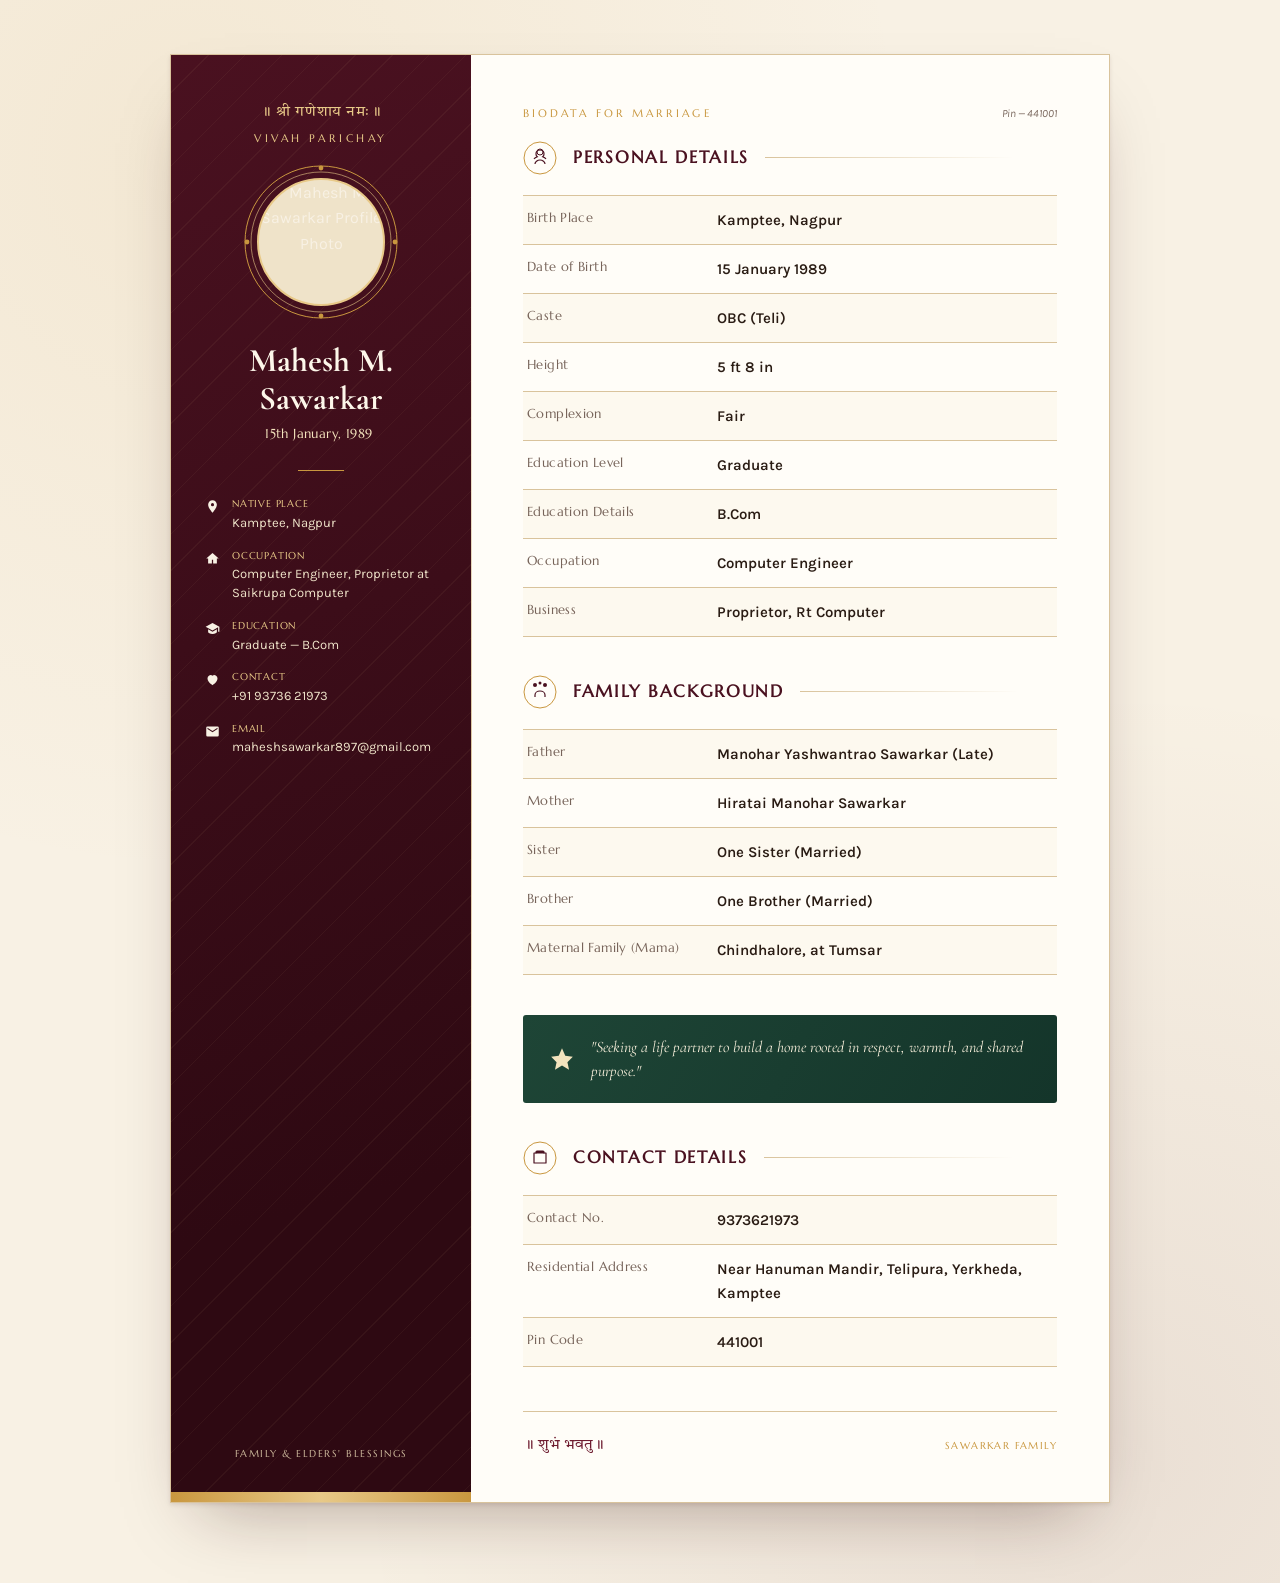
==== index.html @ 02f68027 "refactor: optimize code structure, separate concerns, and improve performance - Extract CSS to separ" ====
<!DOCTYPE html>
<html lang="en">
<head>
    <meta charset="UTF-8">
    <meta name="viewport" content="width=device-width, initial-scale=1.0">
    <meta name="description" content="Mahesh M. Sawarkar - Professional Biodata for Marriage">
    <meta name="author" content="Mahesh M. Sawarkar">
    <title>Mahesh M. Sawarkar — Biodata</title>
    
    <!-- Optimized Google Fonts - Only necessary weights -->
    <link rel="preconnect" href="https://fonts.googleapis.com">
    <link rel="preconnect" href="https://fonts.gstatic.com" crossorigin>
    <link href="https://fonts.googleapis.com/css2?family=Cormorant+Garamond:wght@600;700&family=Marcellus&family=Karla:wght@400;600&family=Tiro+Devanagari+Hindi:wght@400&display=swap" rel="stylesheet">
    
    <link rel="stylesheet" href="styles.css">
</head>
<body>

<div class="sheet">
    <!-- SIDEBAR -->
    <aside class="sidebar">
        <div class="kicker-dev">॥ श्री गणेशाय नमः ॥</div>
        <div class="kicker">Vivah Parichay</div>

        <div class="medallion">
            <svg viewBox="0 0 156 156" aria-hidden="true">
                <circle cx="78" cy="78" r="76" fill="none" stroke="#c9973f" stroke-width="1"/>
                <circle cx="78" cy="78" r="70" fill="none" stroke="#e8c988" stroke-width="0.6"/>
                <g fill="none" stroke="#c9973f" stroke-width="0.6">
                    <circle cx="78" cy="4" r="2.4" fill="#c9973f" stroke="none"/>
                    <circle cx="78" cy="152" r="2.4" fill="#c9973f" stroke="none"/>
                    <circle cx="4" cy="78" r="2.4" fill="#c9973f" stroke="none"/>
                    <circle cx="152" cy="78" r="2.4" fill="#c9973f" stroke="none"/>
                </g>
            </svg>
            <div class="photo-disc">
                <img src="assets/profile-photo.png" alt="Mahesh M. Sawarkar Profile Photo" loading="lazy">
            </div>
        </div>

        <h1>Mahesh M. Sawarkar</h1>
        <div class="dob">15th January, 1989&nbsp;</div>

        <div class="side-divider"></div>
        <div class="quickfacts">
            <div class="qf-item">
                <svg class="qf-icon" viewBox="0 0 24 24" aria-hidden="true">
                    <use href="assets/icons.svg#location"></use>
                </svg>
                <div class="qf-text"><b>Native Place</b>Kamptee, Nagpur</div>
            </div>
            <div class="qf-item">
                <svg class="qf-icon" viewBox="0 0 24 24" aria-hidden="true">
                    <use href="assets/icons.svg#occupation"></use>
                </svg>
                <div class="qf-text"><b>Occupation</b>Computer Engineer, Proprietor at Saikrupa Computer</div>
            </div>
            <div class="qf-item">
                <svg class="qf-icon" viewBox="0 0 24 24" aria-hidden="true">
                    <use href="assets/icons.svg#education"></use>
                </svg>
                <div class="qf-text"><b>Education</b>Graduate — B.Com</div>
            </div>
            <div class="qf-item">
                <svg class="qf-icon" viewBox="0 0 24 24" aria-hidden="true">
                    <use href="assets/icons.svg#heart"></use>
                </svg>
                <div class="qf-text"><b>Contact</b>+91 93736 21973</div>
            </div>
            <div class="qf-item">
                <svg class="qf-icon" viewBox="0 0 24 24" aria-hidden="true">
                    <use href="assets/icons.svg#email"></use>
                </svg>
                <div class="qf-text"><b>Email</b>maheshsawarkar897@gmail.com</div>
            </div>
        </div>

        <div class="side-foot">Family &amp; Elders' Blessings</div>
    </aside>

    <!-- MAIN CONTENT -->
    <div class="content">
        <div class="top-strip">
            <span class="eyebrow">Biodata for Marriage</span>
            <span class="ref">Pin — 441001</span>
        </div>

        <!-- Personal Details Section -->
        <section class="content-section">
            <div class="section-title">
                <svg class="section-icon" viewBox="0 0 34 34" aria-hidden="true">
                    <use href="assets/icons.svg#personal"></use>
                </svg>
                <h2>Personal Details</h2>
                <span class="rule"></span>
            </div>
            <div class="ledger">
                <div class="row">
                    <div class="label">Birth Place</div>
                    <div class="value">Kamptee, Nagpur</div>
                </div>
                <div class="row">
                    <div class="label">Date of Birth</div>
                    <div class="value">15 January 1989</div>
                </div>
                <div class="row">
                    <div class="label">Caste</div>
                    <div class="value">OBC (Teli)</div>
                </div>
                <div class="row">
                    <div class="label">Height</div>
                    <div class="value">5 ft 8 in</div>
                </div>
                <div class="row">
                    <div class="label">Complexion</div>
                    <div class="value">Fair</div>
                </div>
                <div class="row">
                    <div class="label">Education Level</div>
                    <div class="value">Graduate</div>
                </div>
                <div class="row">
                    <div class="label">Education Details</div>
                    <div class="value">B.Com</div>
                </div>
                <div class="row">
                    <div class="label">Occupation</div>
                    <div class="value">Computer Engineer</div>
                </div>
                <div class="row">
                    <div class="label">Business</div>
                    <div class="value">Proprietor, Rt Computer</div>
                </div>
            </div>
        </section>

        <!-- Family Background Section -->
        <section class="content-section">
            <div class="section-title">
                <svg class="section-icon" viewBox="0 0 34 34" aria-hidden="true">
                    <use href="assets/icons.svg#family"></use>
                </svg>
                <h2>Family Background</h2>
                <span class="rule"></span>
            </div>
            <div class="ledger">
                <div class="row">
                    <div class="label">Father</div>
                    <div class="value">Manohar Yashwantrao Sawarkar (Late)</div>
                </div>
                <div class="row">
                    <div class="label">Mother</div>
                    <div class="value">Hiratai Manohar Sawarkar</div>
                </div>
                <div class="row">
                    <div class="label">Sister</div>
                    <div class="value">One Sister (Married)</div>
                </div>
                <div class="row">
                    <div class="label">Brother</div>
                    <div class="value">One Brother (Married)</div>
                </div>
                <div class="row">
                    <div class="label">Maternal Family (Mama)</div>
                    <div class="value">Chindhalore, at Tumsar</div>
                </div>
            </div>
        </section>

        <!-- Highlight Band -->
        <div class="highlight-band">
            <svg class="highlight-icon" viewBox="0 0 24 24" aria-hidden="true">
                <use href="assets/icons.svg#star"></use>
            </svg>
            <div class="htext">"Seeking a life partner to build a home rooted in respect, warmth, and shared purpose."</div>
        </div>

        <!-- Contact Details Section -->
        <section class="content-section">
            <div class="section-title">
                <svg class="section-icon" viewBox="0 0 34 34" aria-hidden="true">
                    <use href="assets/icons.svg#contact"></use>
                </svg>
                <h2>Contact Details</h2>
                <span class="rule"></span>
            </div>
            <div class="ledger">
                <div class="row">
                    <div class="label">Contact No.</div>
                    <div class="value">9373621973</div>
                </div>
                <div class="row">
                    <div class="label">Residential Address</div>
                    <div class="value">Near Hanuman Mandir, Telipura, Yerkheda, Kamptee</div>
                </div>
                <div class="row">
                    <div class="label">Pin Code</div>
                    <div class="value">441001</div>
                </div>
            </div>
        </section>

        <!-- Footer -->
        <footer class="content-footer">
            <span class="om">॥ शुभं भवतु ॥</span>
            <span class="stamp">Sawarkar Family</span>
        </footer>
    </div>
</div>

</body>
</html>
---- styles.css ----
/* ============================================
   BIODATA STYLING - OPTIMIZED
   ============================================ */

/* CSS Variables - Color Scheme */
:root {
    --maroon: #4a1120;
    --maroon-deep: #2e0912;
    --maroon-soft: #6e1c30;
    --gold: #c9973f;
    --gold-light: #e8c988;
    --gold-pale: #f3e3bd;
    --ivory: #f8f1e4;
    --ivory-2: #efe3c9;
    --ink: #2a1c14;
    --ink-soft: #77645a;
    --line: #d9c39c;
    --emerald: #1e4536;
}

/* Global Styles */
* {
    box-sizing: border-box;
}

html,
body {
    margin: 0;
    padding: 0;
}

body {
    background: var(--ivory);
    background-image:
        radial-gradient(circle at 15% 10%, rgba(201, 151, 63, 0.1) 0, transparent 40%),
        radial-gradient(circle at 88% 92%, rgba(74, 17, 32, 0.08) 0, transparent 42%);
    font-family: 'Karla', sans-serif;
    color: var(--ink);
    padding: 54px 20px 80px;
    line-height: 1.6;
}

/* Sheet Container */
.sheet {
    max-width: 940px;
    margin: 0 auto;
    display: grid;
    grid-template-columns: 300px 1fr;
    background: #fffdf8;
    box-shadow: 0 2px 4px rgba(50, 15, 10, 0.1), 0 34px 70px -30px rgba(50, 15, 10, 0.35);
    border: 1px solid var(--line);
}

/* ============================================
   SIDEBAR STYLES
   ============================================ */

.sidebar {
    position: relative;
    background: linear-gradient(165deg, var(--maroon) 0%, var(--maroon-deep) 78%);
    color: var(--ivory);
    padding: 46px 34px 40px;
    display: flex;
    flex-direction: column;
    align-items: center;
    text-align: center;
    overflow: hidden;
}

.sidebar::before {
    content: "";
    position: absolute;
    inset: 0;
    background-image: repeating-linear-gradient(
        135deg,
        rgba(232, 201, 136, 0.05) 0px,
        rgba(232, 201, 136, 0.05) 1px,
        transparent 1px,
        transparent 26px
    );
    pointer-events: none;
}

.sidebar::after {
    content: "";
    position: absolute;
    left: 0;
    right: 0;
    bottom: 0;
    height: 10px;
    background: linear-gradient(to right, var(--gold), var(--gold-light), var(--gold));
}

/* Medallion (Profile Photo Container) */
.medallion {
    position: relative;
    width: 156px;
    height: 156px;
    margin-bottom: 22px;
    z-index: 1;
}

.medallion svg {
    position: absolute;
    inset: 0;
    width: 100%;
    height: 100%;
}

.photo-disc {
    position: absolute;
    inset: 14px;
    border-radius: 50%;
    background: var(--ivory-2);
    border: 2px solid var(--gold-light);
    display: flex;
    align-items: center;
    justify-content: center;
    overflow: hidden;
}

.photo-disc img {
    width: 100%;
    height: 100%;
    object-fit: cover;
    border-radius: 50%;
}

/* Sidebar Typography */
.kicker-dev {
    font-family: 'Tiro Devanagari Hindi', serif;
    font-size: 15px;
    color: var(--gold-light);
    letter-spacing: 0.04em;
    margin-bottom: 6px;
    z-index: 1;
}

.kicker {
    font-family: 'Marcellus', serif;
    font-size: 10.5px;
    letter-spacing: 0.34em;
    text-transform: uppercase;
    color: var(--gold-light);
    margin-bottom: 16px;
    z-index: 1;
}

.sidebar h1 {
    font-family: 'Cormorant Garamond', serif;
    font-weight: 700;
    font-size: 33px;
    line-height: 1.15;
    margin: 0 0 6px;
    color: #fdf7ea;
    z-index: 1;
}

.dob {
    font-family: 'Marcellus', serif;
    font-size: 13px;
    color: var(--gold-pale);
    letter-spacing: 0.03em;
    margin-bottom: 26px;
    z-index: 1;
}

.side-divider {
    width: 46px;
    height: 1px;
    background: var(--gold);
    margin-bottom: 26px;
    z-index: 1;
}

/* Quick Facts */
.quickfacts {
    width: 100%;
    display: flex;
    flex-direction: column;
    gap: 16px;
    text-align: left;
    z-index: 1;
}

.qf-item {
    display: flex;
    align-items: flex-start;
    gap: 12px;
}

.qf-icon {
    width: 15px;
    height: 15px;
    fill: var(--gold-light);
    flex-shrink: 0;
    margin-top: 2px;
}

.qf-item .qf-text {
    font-size: 13px;
    line-height: 1.45;
    color: var(--ivory-2);
}

.qf-item .qf-text b {
    display: block;
    font-family: 'Marcellus', serif;
    font-size: 10px;
    letter-spacing: 0.08em;
    text-transform: uppercase;
    color: var(--gold-light);
    margin-bottom: 2px;
    font-weight: 400;
}

.side-foot {
    margin-top: auto;
    padding-top: 30px;
    font-family: 'Marcellus', serif;
    font-size: 10px;
    letter-spacing: 0.15em;
    color: var(--gold-pale);
    text-transform: uppercase;
    opacity: 0.8;
    z-index: 1;
}

/* ============================================
   MAIN CONTENT STYLES
   ============================================ */

.content {
    padding: 50px 52px 44px;
    position: relative;
}

.content::before {
    content: "";
    position: absolute;
    top: 36px;
    bottom: 36px;
    left: 0;
    width: 1px;
    background: linear-gradient(to bottom, transparent, var(--line), transparent);
}

/* Top Strip */
.top-strip {
    display: flex;
    justify-content: space-between;
    align-items: baseline;
    margin-bottom: 6px;
}

.eyebrow {
    font-family: 'Marcellus', serif;
    font-size: 11px;
    letter-spacing: 0.28em;
    text-transform: uppercase;
    color: var(--gold);
}

.ref {
    font-size: 11px;
    color: var(--ink-soft);
    font-style: italic;
}

/* Sections */
.content-section {
    margin-top: 38px;
}

.content-section:first-of-type {
    margin-top: 18px;
}

.section-title {
    display: flex;
    align-items: center;
    gap: 16px;
    margin-bottom: 20px;
}

.section-icon {
    width: 34px;
    height: 34px;
    flex-shrink: 0;
    fill: var(--maroon);
}

.section-title h2 {
    font-family: 'Marcellus', serif;
    font-size: 17px;
    letter-spacing: 0.1em;
    text-transform: uppercase;
    color: var(--maroon);
    margin: 0;
    white-space: nowrap;
}

.rule {
    flex: 1;
    height: 1px;
    background: linear-gradient(to right, var(--line), transparent 85%);
}

/* Ledger Table */
.ledger {
    border-top: 1px solid var(--line);
}

.row {
    display: grid;
    grid-template-columns: 190px 1fr;
    padding: 12px 4px;
    border-bottom: 1px solid var(--line);
}

.row:nth-child(odd) {
    background: rgba(201, 151, 63, 0.045);
}

.row .label {
    font-family: 'Marcellus', serif;
    font-size: 12.5px;
    letter-spacing: 0.03em;
    color: var(--ink-soft);
    font-weight: 500;
}

.row .value {
    font-size: 15px;
    color: var(--ink);
    font-weight: 600;
}

/* Highlight Band */
.highlight-band {
    margin-top: 40px;
    background: linear-gradient(120deg, var(--emerald), #14352a);
    border-radius: 3px;
    padding: 20px 26px;
    display: flex;
    align-items: center;
    gap: 16px;
    color: var(--gold-pale);
}

.highlight-icon {
    width: 26px;
    height: 26px;
    fill: var(--gold-light);
    flex-shrink: 0;
}

.htext {
    font-family: 'Cormorant Garamond', serif;
    font-style: italic;
    font-size: 16px;
    line-height: 1.5;
    color: #f3ecd8;
}

/* Footer */
.content-footer {
    margin-top: 44px;
    padding-top: 22px;
    border-top: 1px solid var(--line);
    display: flex;
    justify-content: space-between;
    align-items: center;
}

.content-footer .om {
    font-family: 'Tiro Devanagari Hindi', serif;
    font-size: 15px;
    color: var(--maroon-soft);
}

.content-footer .stamp {
    font-family: 'Marcellus', serif;
    font-size: 10px;
    letter-spacing: 0.14em;
    text-transform: uppercase;
    color: var(--gold);
}

/* ============================================
   RESPONSIVE DESIGN
   ============================================ */

@media (max-width: 760px) {
    .sheet {
        grid-template-columns: 1fr;
    }

    .content::before {
        display: none;
    }

    .content {
        padding: 40px 26px 34px;
    }

    .sidebar {
        padding: 40px 26px 34px;
    }

    .row {
        grid-template-columns: 140px 1fr;
    }
}

/* Print Styles */
@media print {
    body {
        padding: 0;
        background: #fff;
    }

    .sheet {
        box-shadow: none;
        border: none;
        grid-template-columns: 260px 1fr;
    }
}
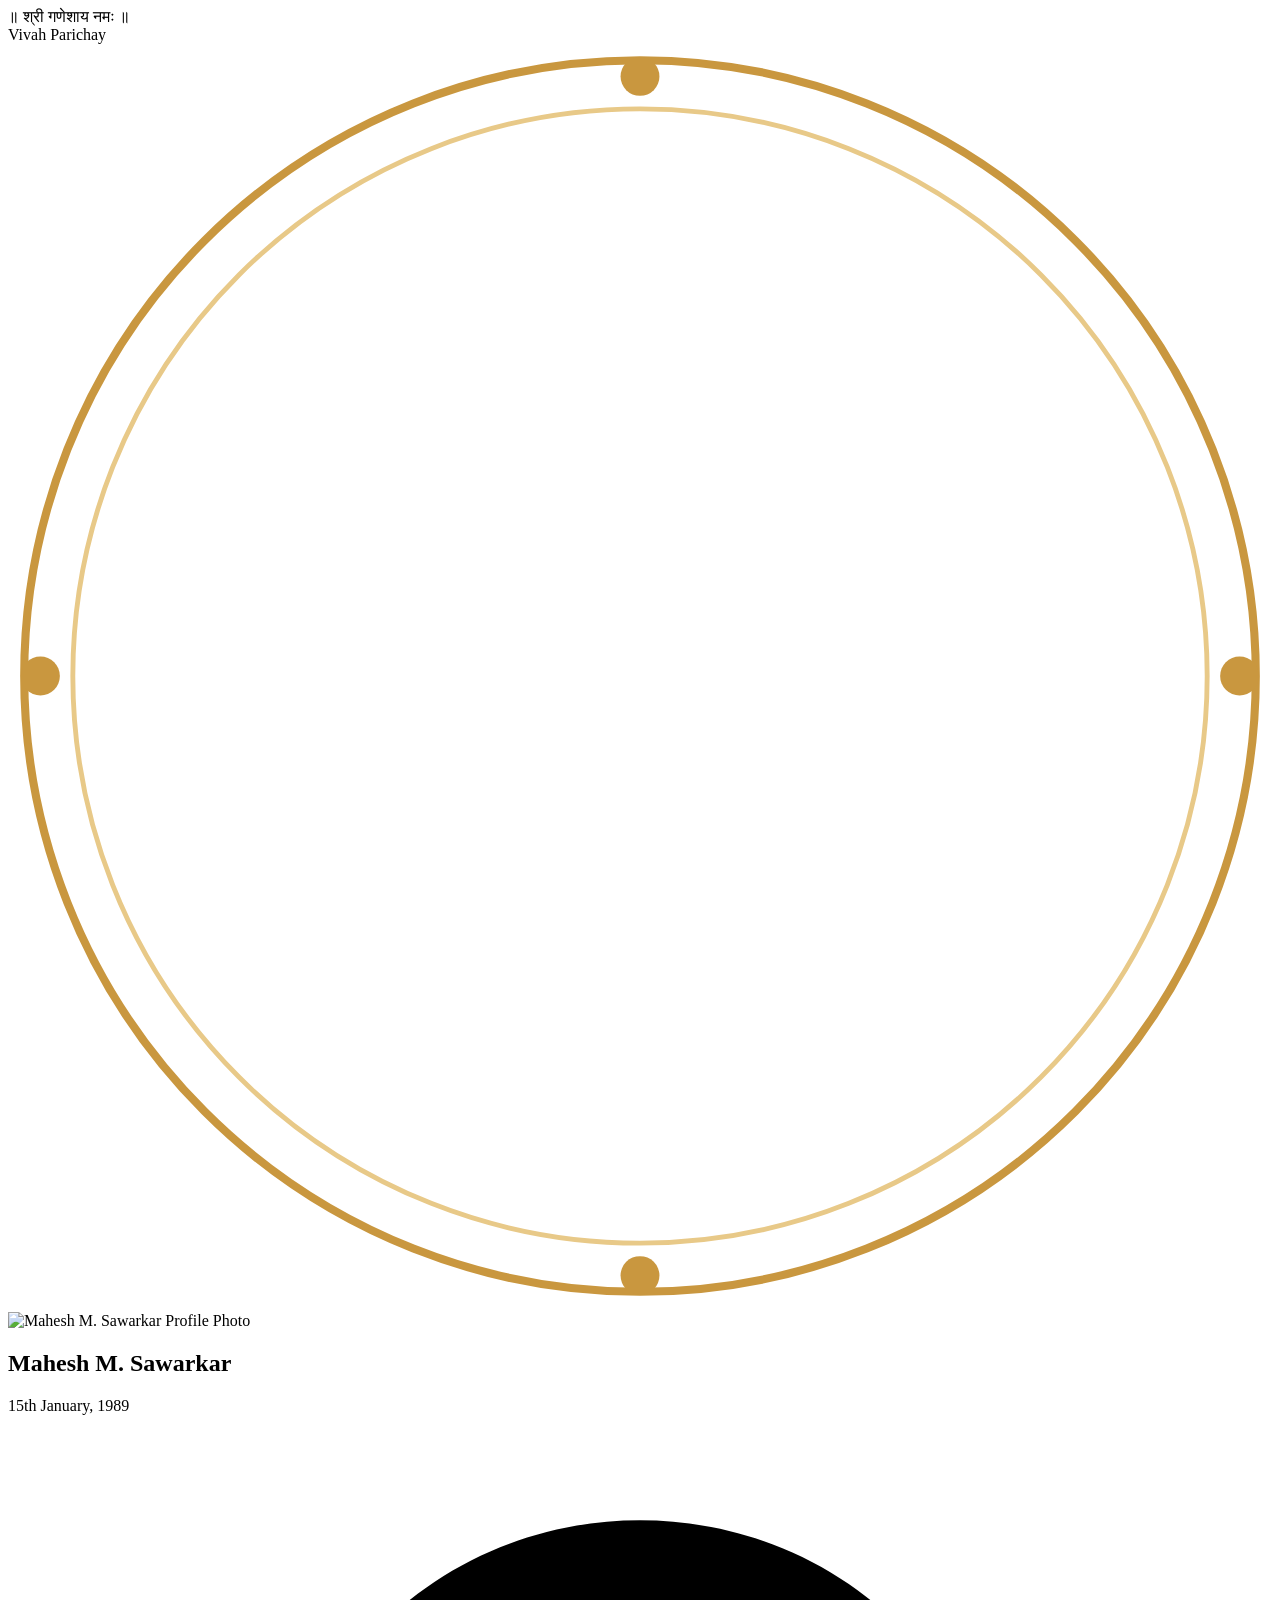
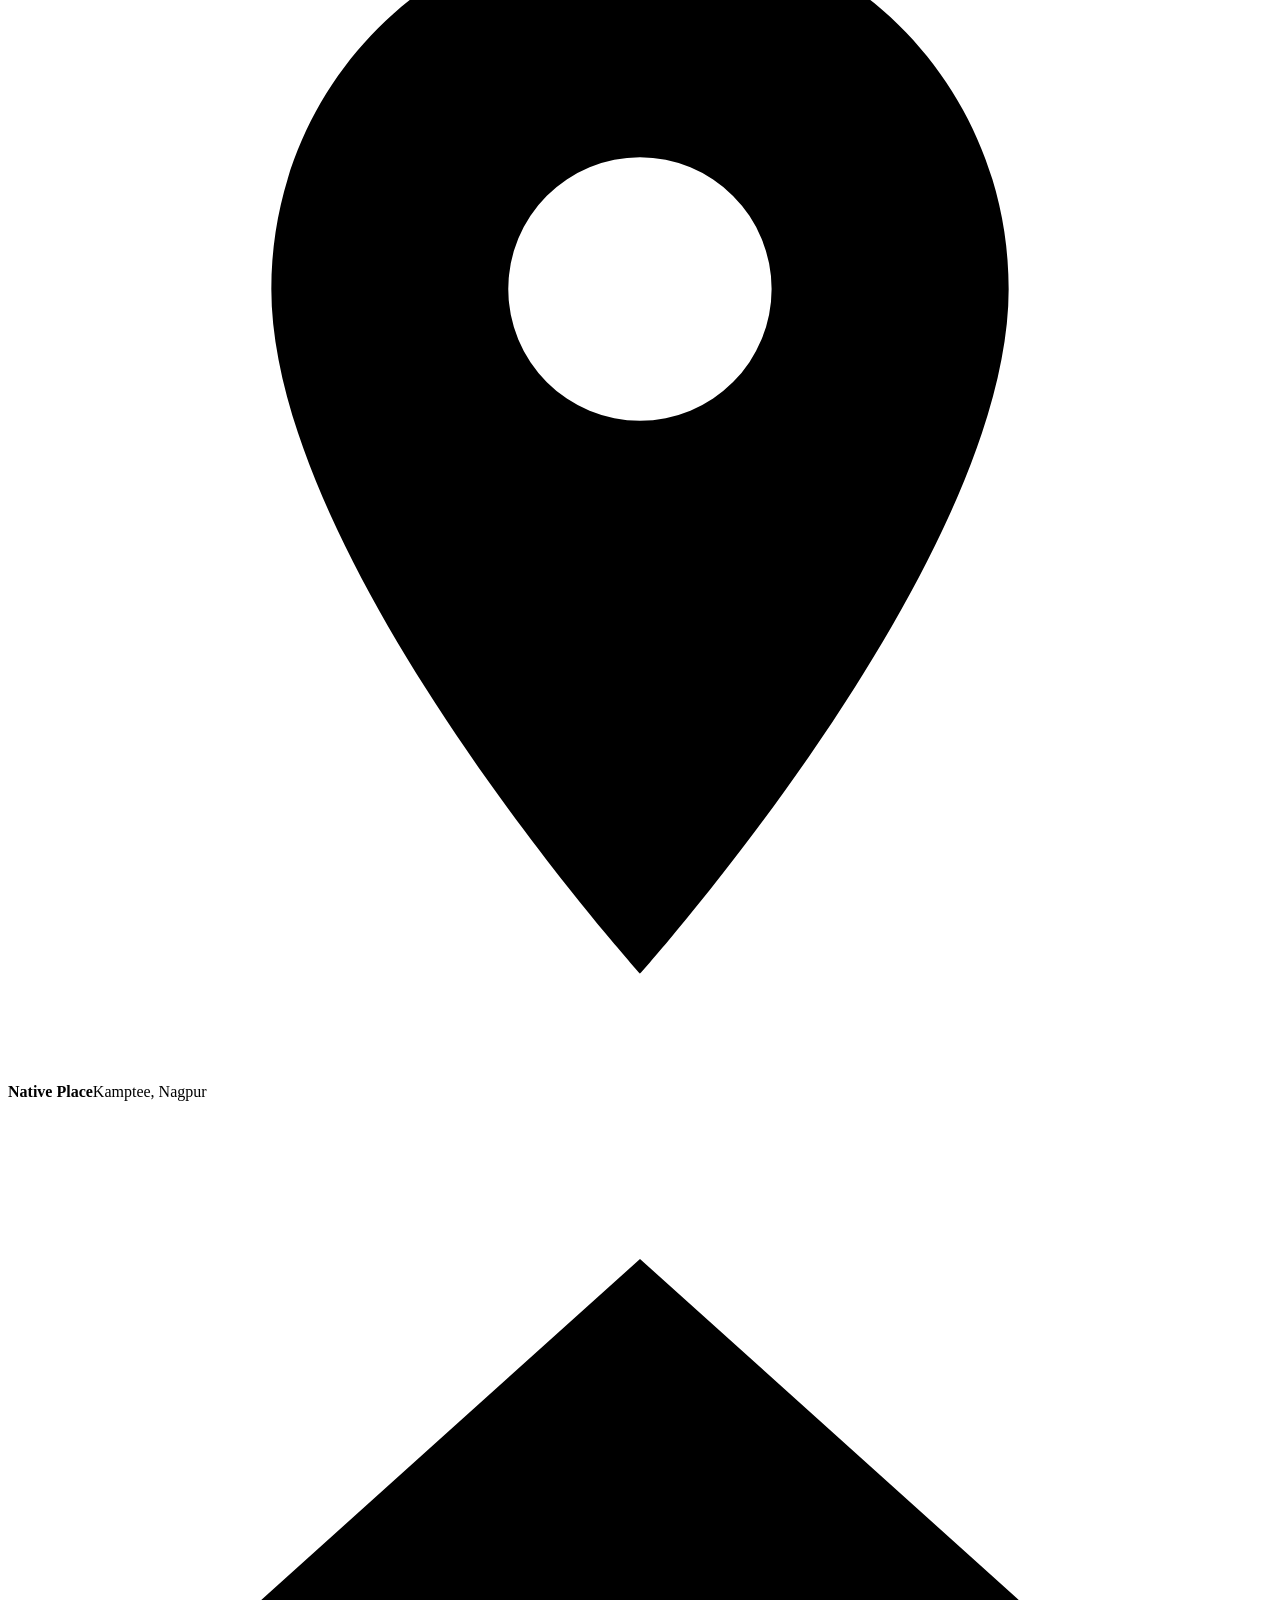
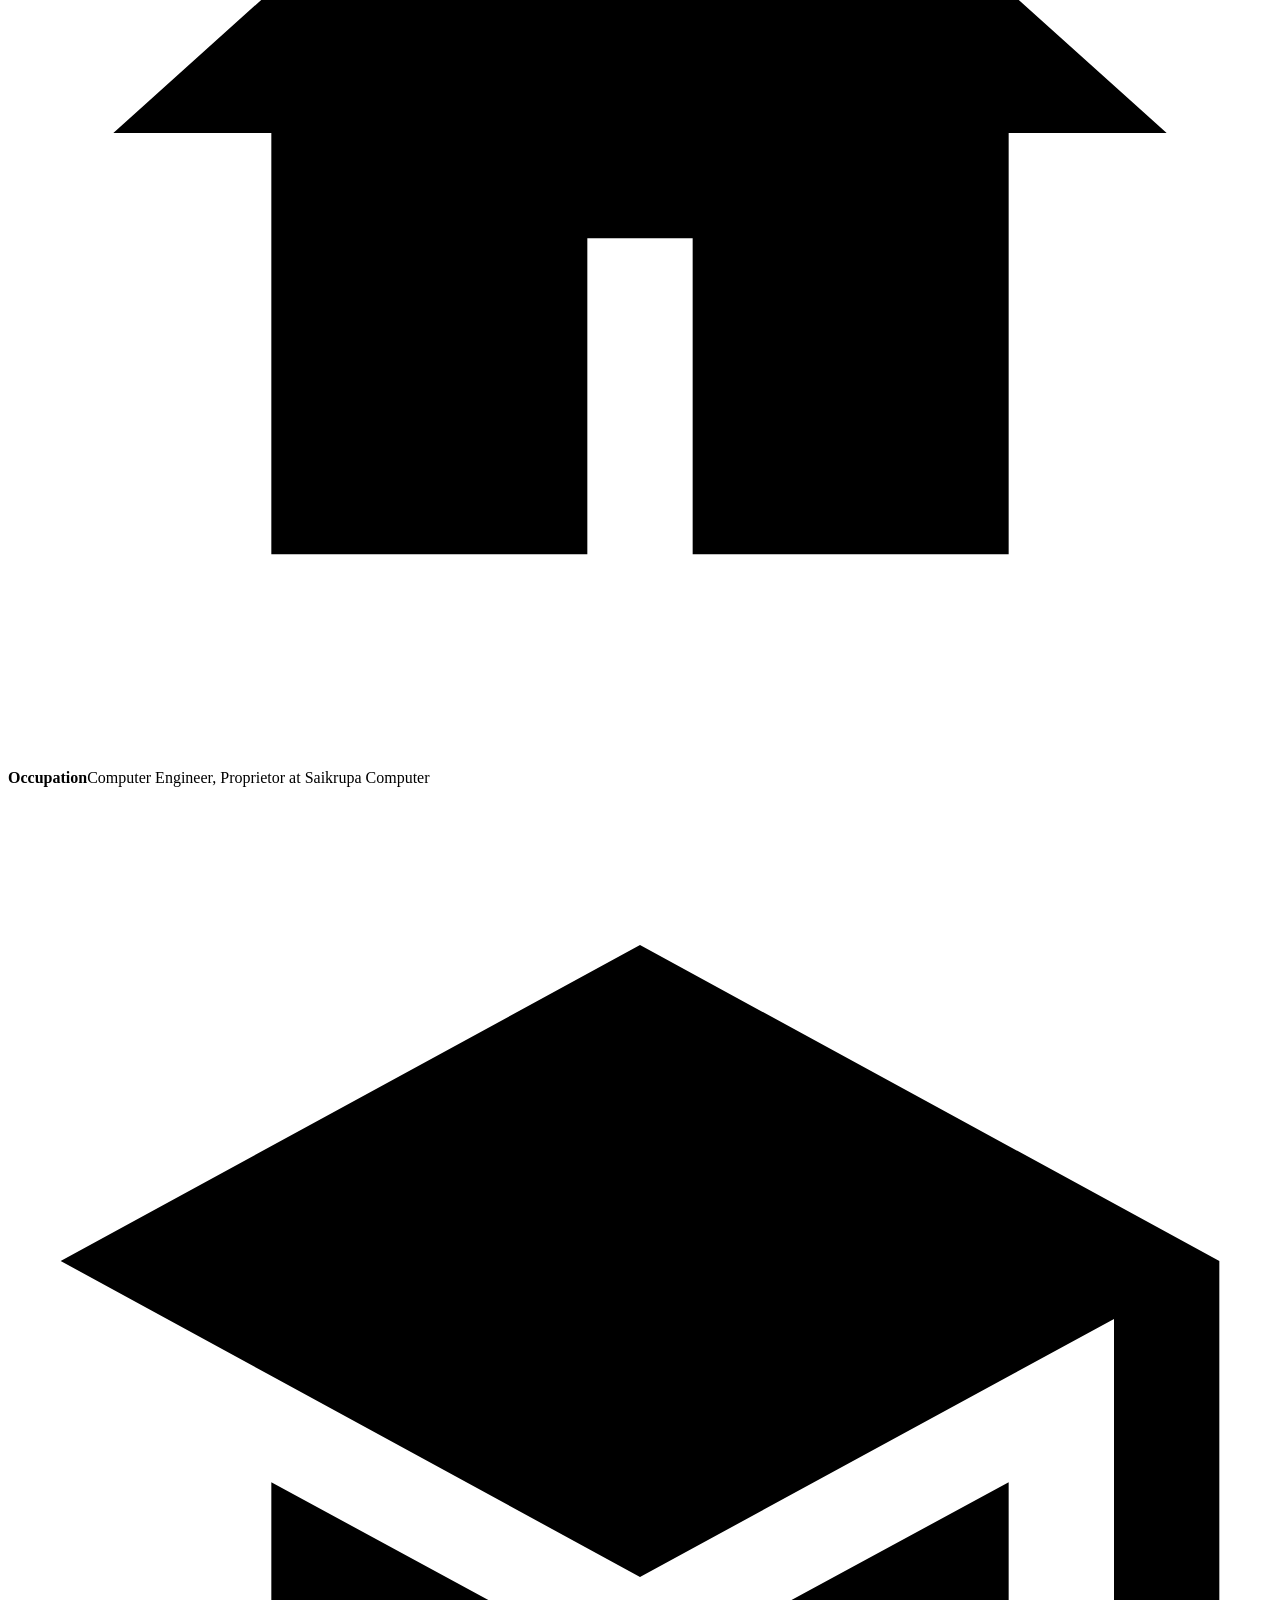
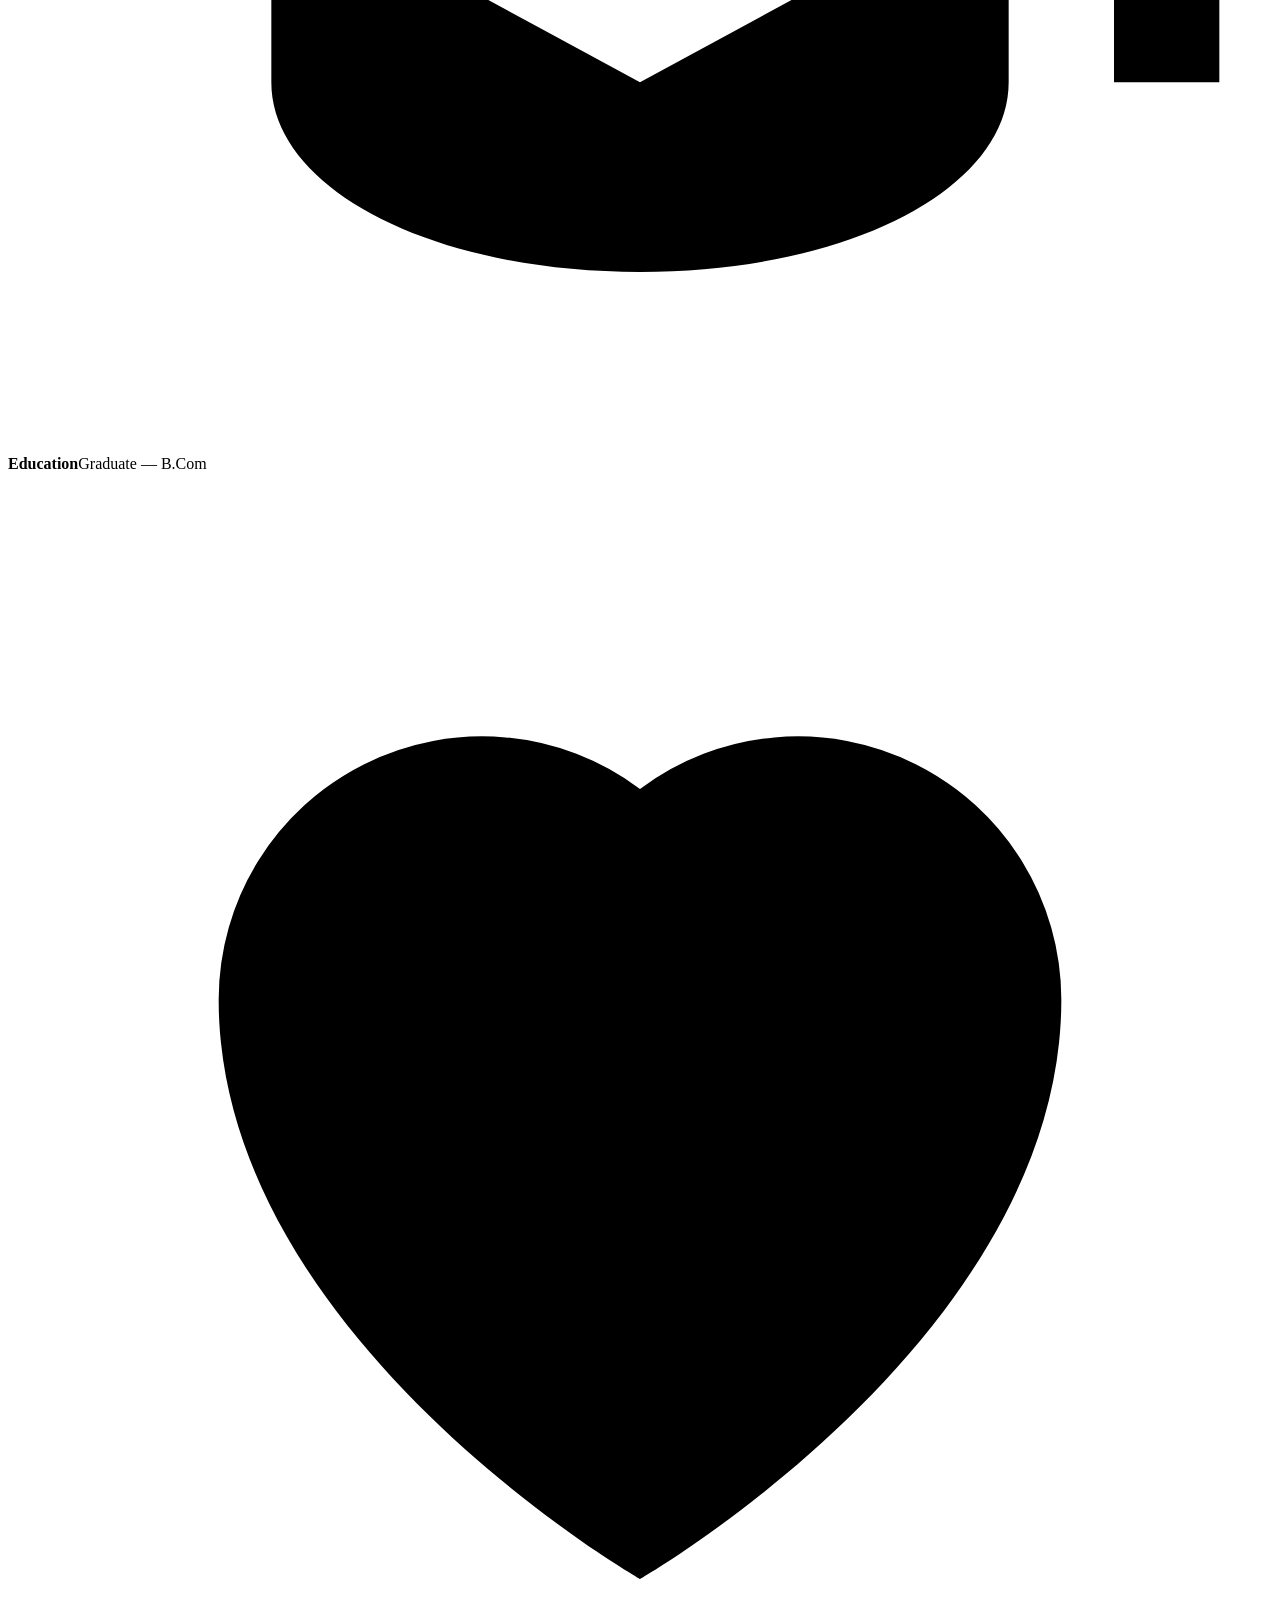
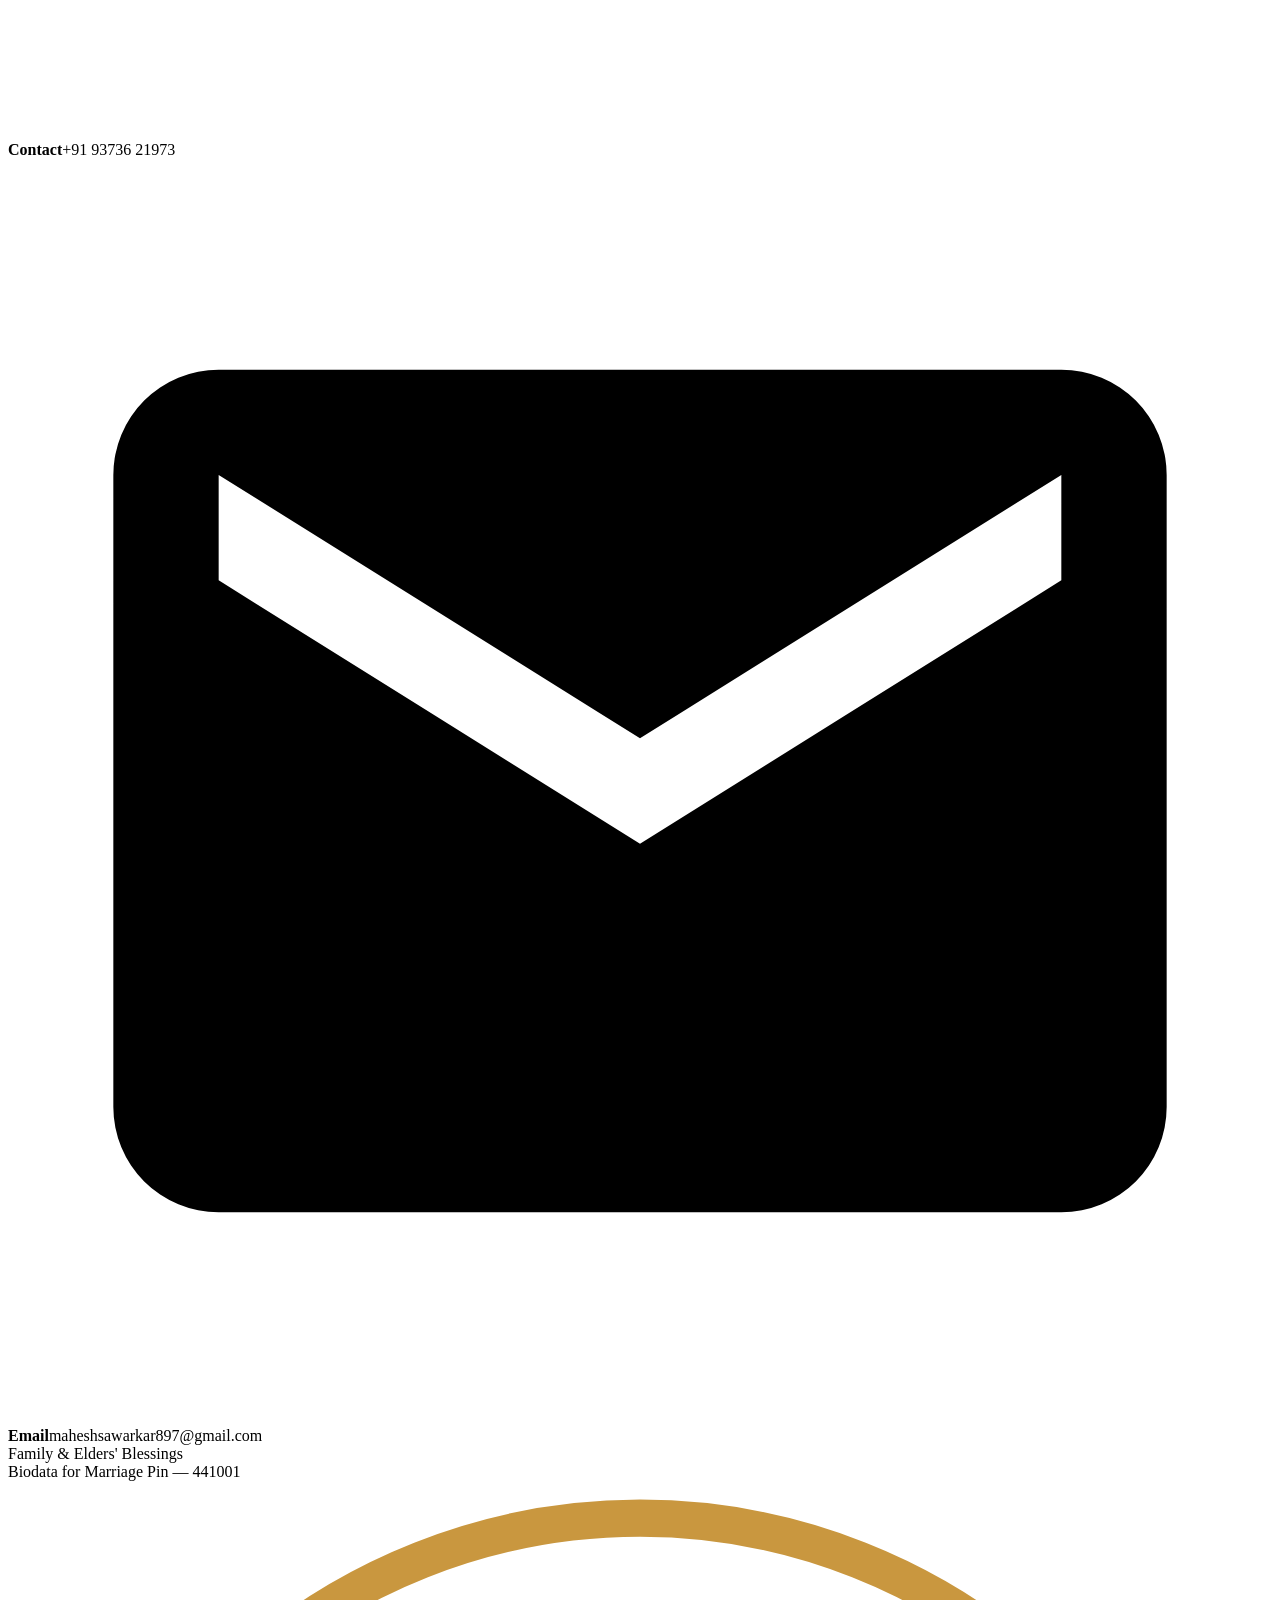
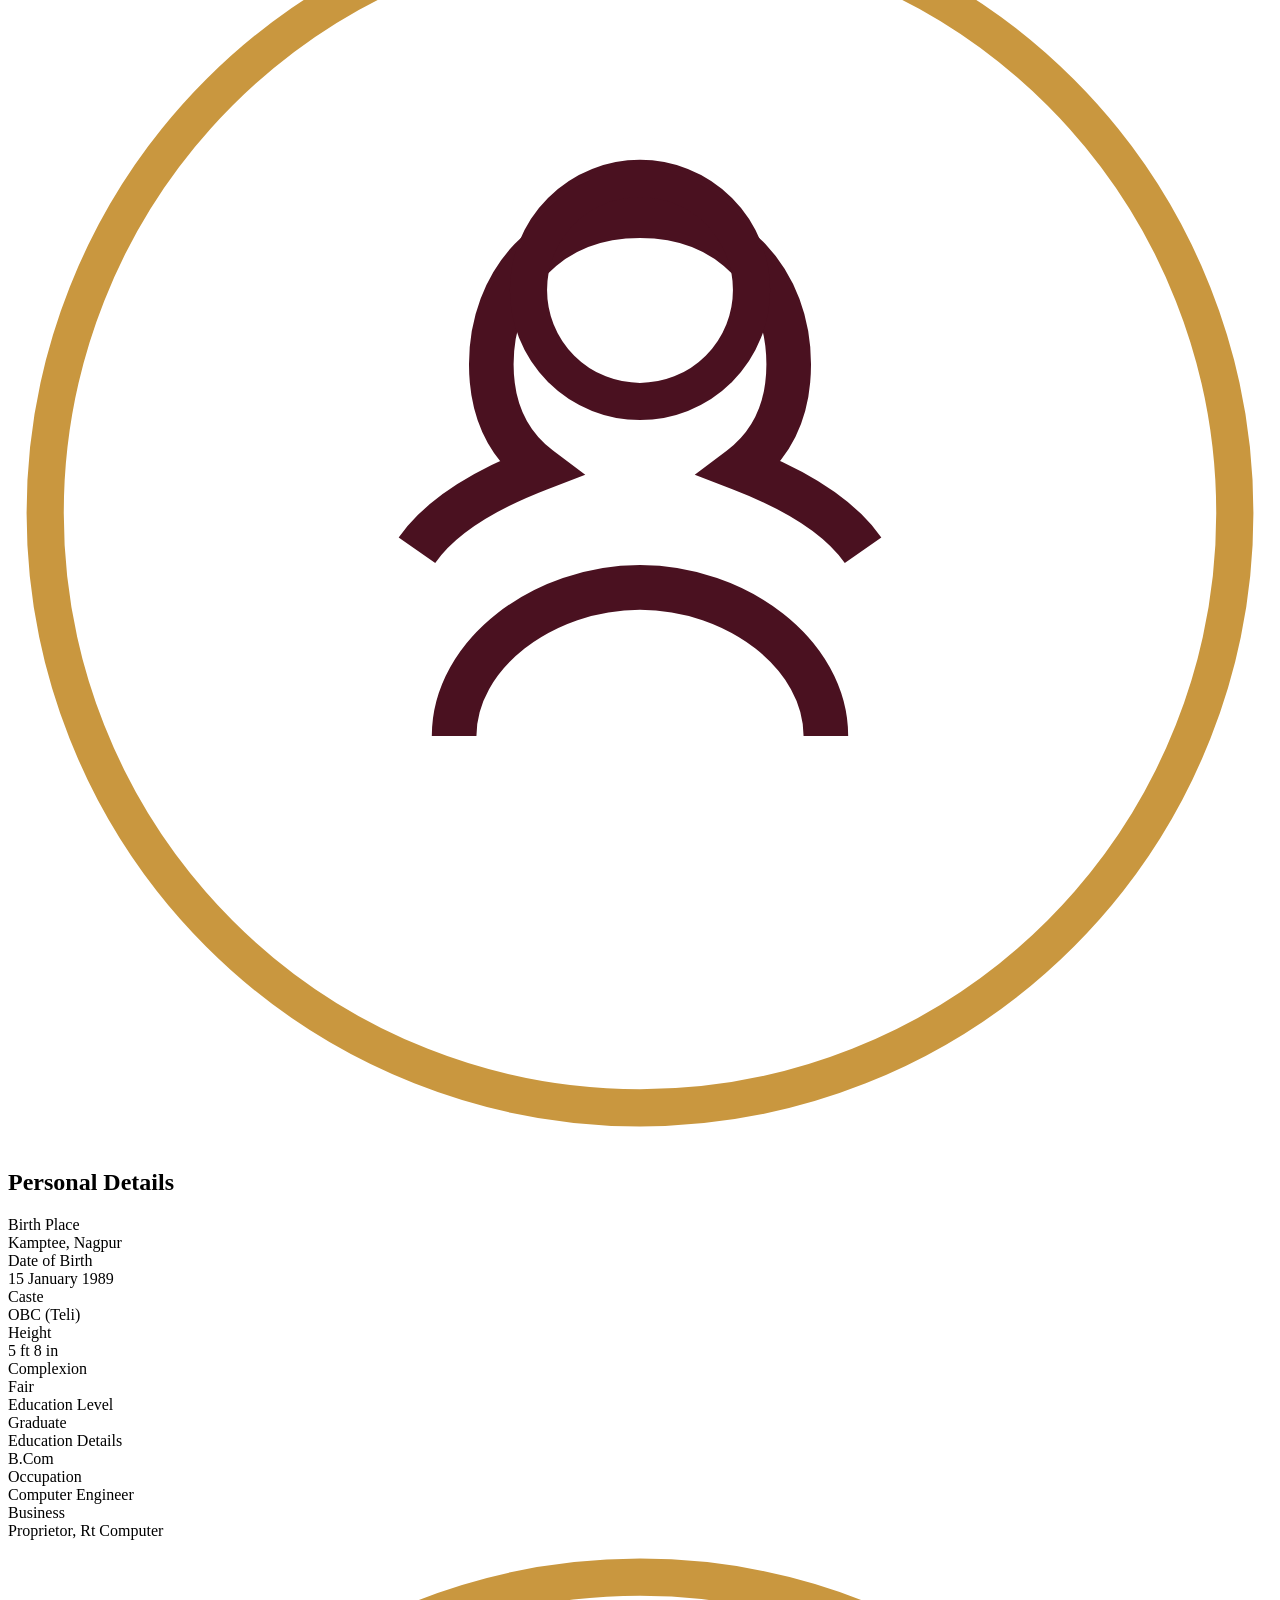
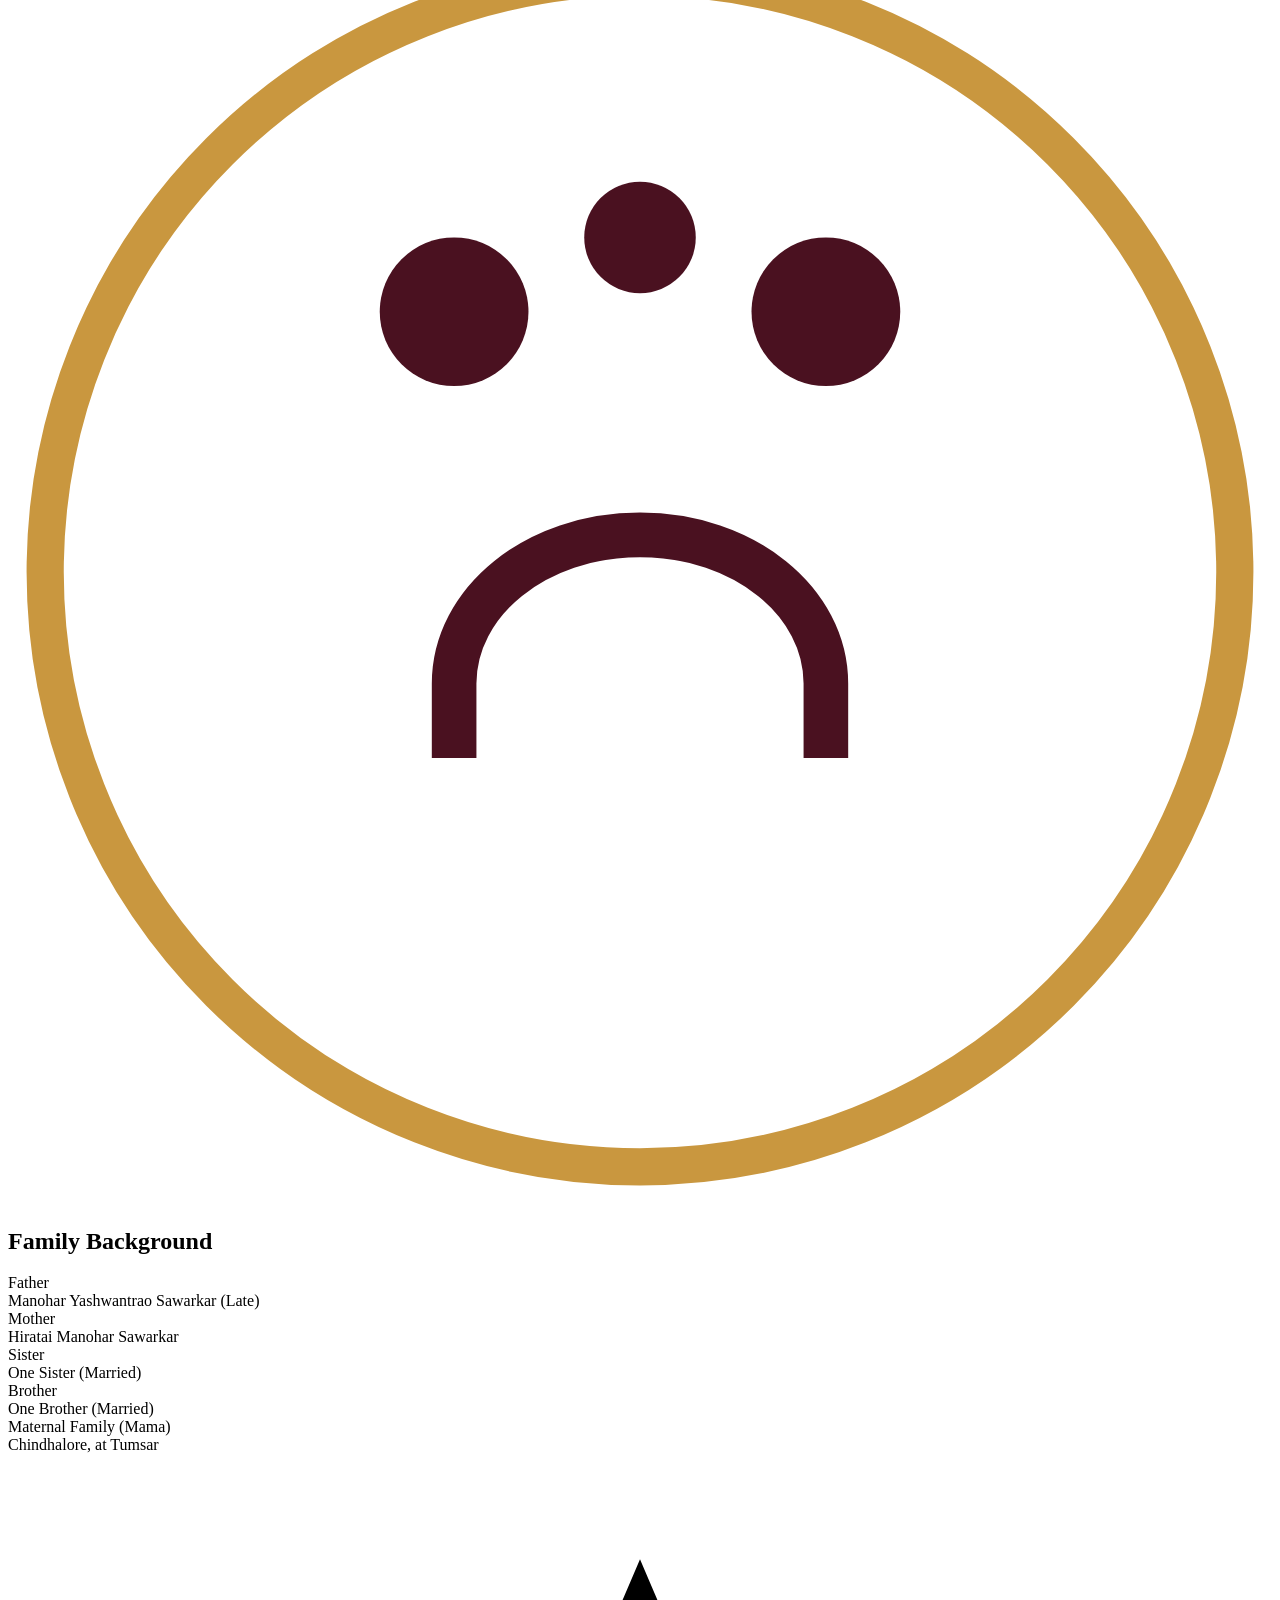
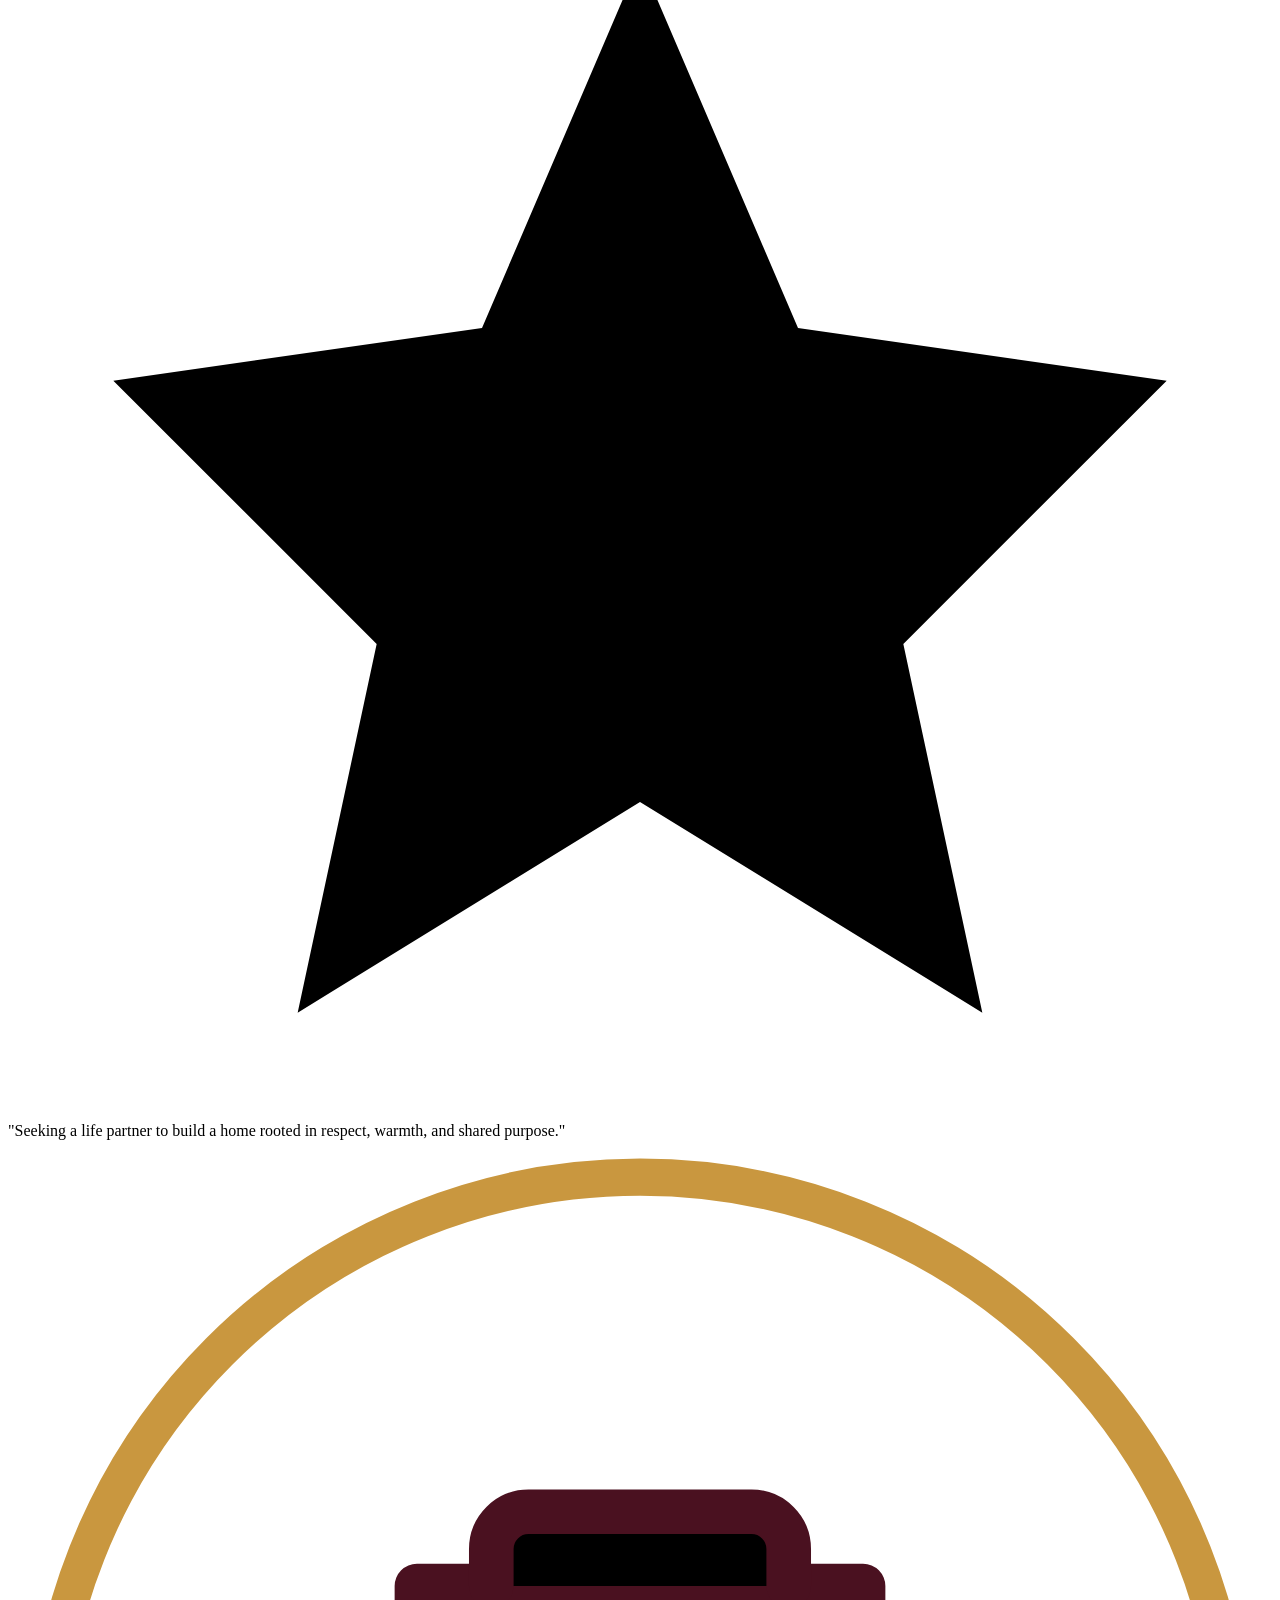
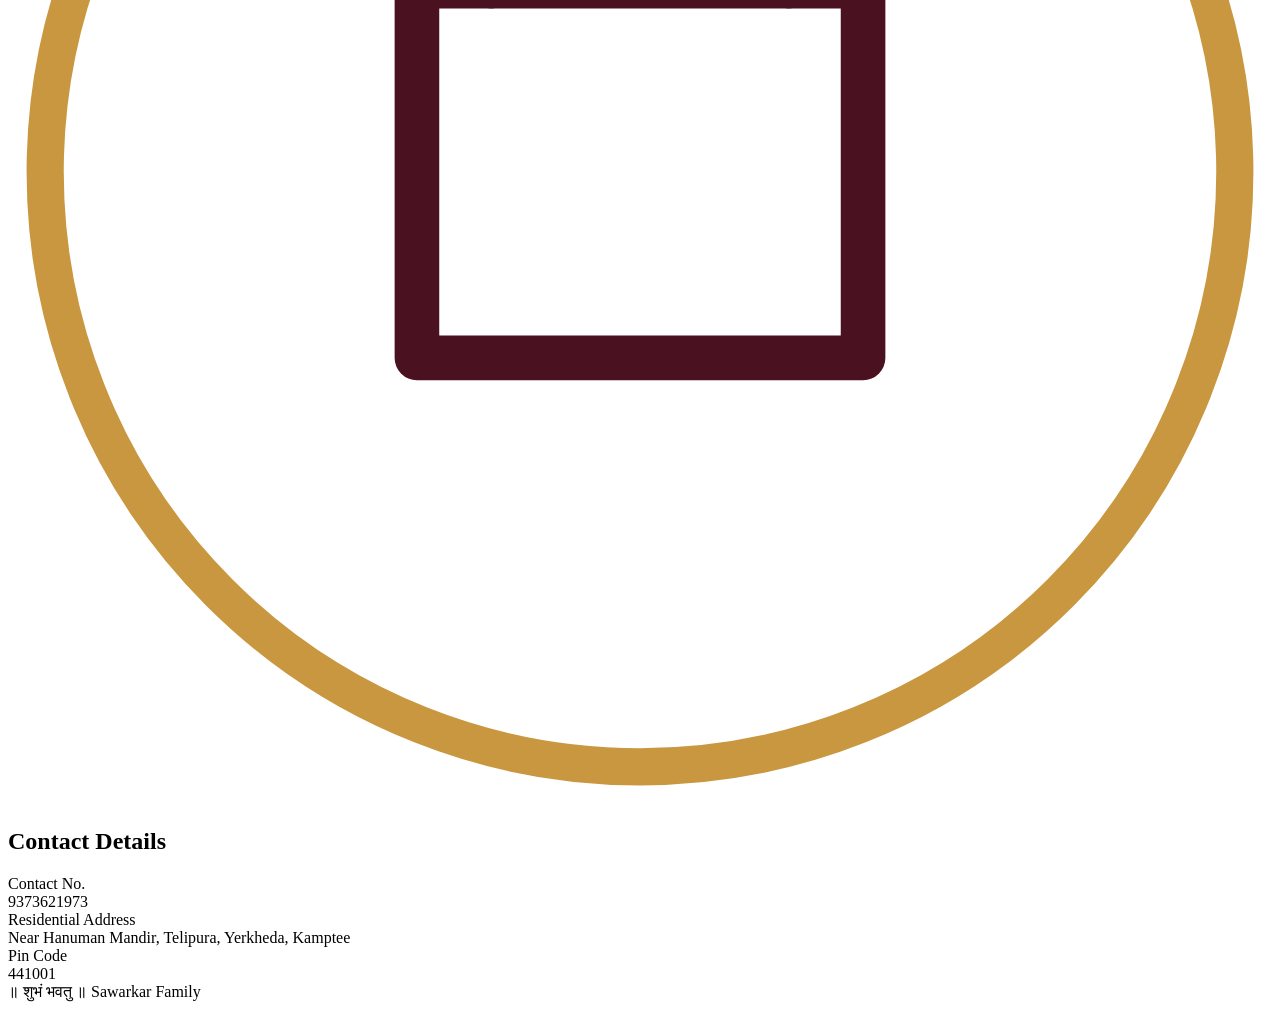
==== commit 60afd23c: "Update profile photo to image.jpeg" ====
--- a/index.html
+++ b/index.html
@@ -10,7 +10,7 @@
     <!-- Optimized Google Fonts - Only necessary weights -->
     <link rel="preconnect" href="https://fonts.googleapis.com">
     <link rel="preconnect" href="https://fonts.gstatic.com" crossorigin>
-    <link href="https://fonts.googleapis.com/css2?family=Cormorant+Garamond:wght@600;700&family=Marcellus&family=Karla:wght@400;600&family=Tiro+Devanagari+Hindi:wght@400&display=swap" rel="stylesheet">
+    <link href="https://fonts.googleapis.com/css2?family=Cormorant+Garamond:wght@600;700&family=Marcellus&family=Karla:wght@400;600&family=Tiro+Devanagari+Hindi:wght@400&display=swap" rel="stylesh[...]
     
     <link rel="stylesheet" href="styles.css">
 </head>
@@ -34,7 +34,7 @@
                 </g>
             </svg>
             <div class="photo-disc">
-                <img src="assets/profile-photo.png" alt="Mahesh M. Sawarkar Profile Photo" loading="lazy">
+                <img src="assets/image.jpeg" alt="Mahesh M. Sawarkar Profile Photo" loading="lazy">
             </div>
         </div>
 
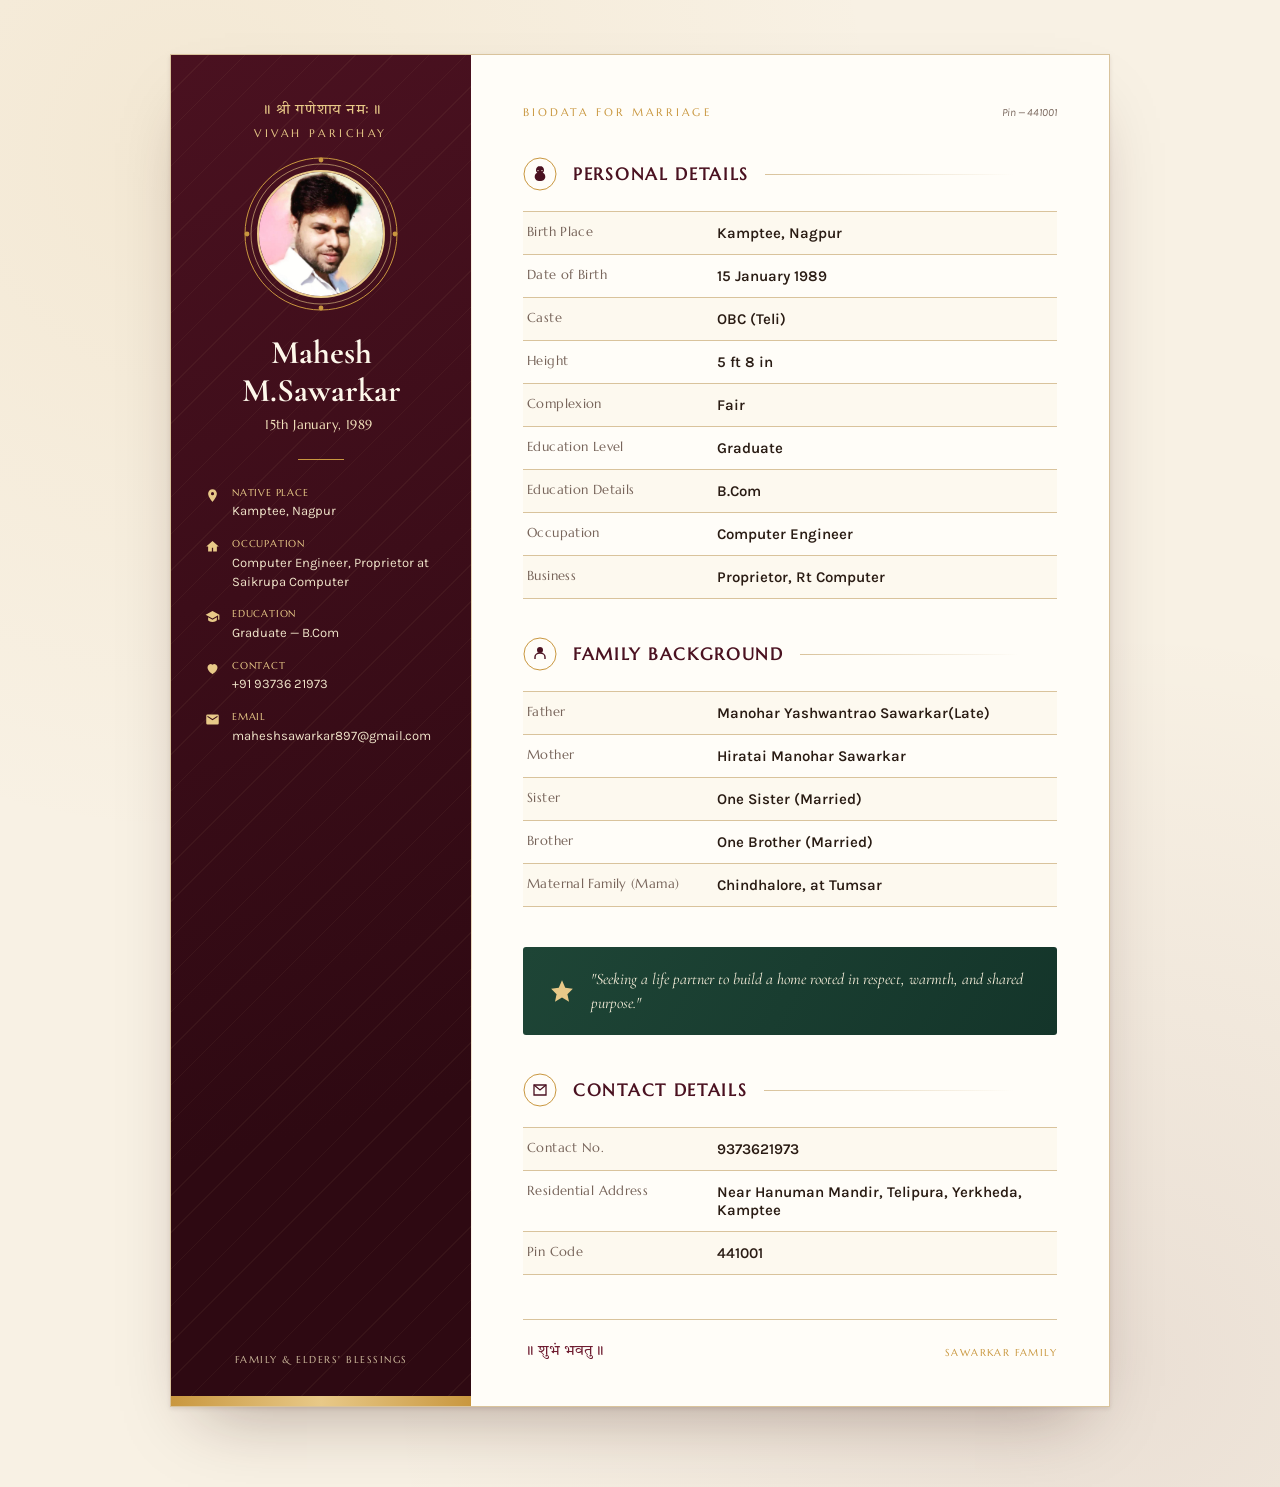
==== commit bfb586b1: "Replace index.html with self-contained mahesh_biodata.html and fix assets/image.jpeg" ====
--- a/index.html
+++ b/index.html
@@ -1,212 +1,457 @@
 <!DOCTYPE html>
 <html lang="en">
 <head>
-    <meta charset="UTF-8">
-    <meta name="viewport" content="width=device-width, initial-scale=1.0">
-    <meta name="description" content="Mahesh M. Sawarkar - Professional Biodata for Marriage">
-    <meta name="author" content="Mahesh M. Sawarkar">
-    <title>Mahesh M. Sawarkar — Biodata</title>
-    
-    <!-- Optimized Google Fonts - Only necessary weights -->
-    <link rel="preconnect" href="https://fonts.googleapis.com">
-    <link rel="preconnect" href="https://fonts.gstatic.com" crossorigin>
-    <link href="https://fonts.googleapis.com/css2?family=Cormorant+Garamond:wght@600;700&family=Marcellus&family=Karla:wght@400;600&family=Tiro+Devanagari+Hindi:wght@400&display=swap" rel="stylesh[...]
-    
-    <link rel="stylesheet" href="styles.css">
+<meta charset="UTF-8">
+<meta name="viewport" content="width=device-width, initial-scale=1.0">
+<title>Mahesh M. Sawarkar — Biodata</title>
+<style>
+  @import url('https://fonts.googleapis.com/css2?family=Cormorant+Garamond:ital,wght@0,500;0,600;0,700;1,500;1,600&family=Marcellus&family=Karla:wght@400;500;600;700&family=Tiro+Devanagari+Hindi&display=swap');
+
+  :root{
+    --maroon: #4a1120;
+    --maroon-deep: #2e0912;
+    --maroon-soft: #6e1c30;
+    --gold: #c9973f;
+    --gold-light: #e8c988;
+    --gold-pale: #f3e3bd;
+    --ivory: #f8f1e4;
+    --ivory-2: #efe3c9;
+    --ink: #2a1c14;
+    --ink-soft: #77645a;
+    --line: #d9c39c;
+    --emerald: #1e4536;
+  }
+
+  *{ box-sizing:border-box; }
+  html,body{ margin:0; }
+
+  body{
+    background: var(--ivory);
+    background-image:
+      radial-gradient(circle at 15% 10%, rgba(201,151,63,0.10) 0, transparent 40%),
+      radial-gradient(circle at 88% 92%, rgba(74,17,32,0.08) 0, transparent 42%);
+    font-family:'Karla', sans-serif;
+    color: var(--ink);
+    padding: 54px 20px 80px;
+  }
+
+  .sheet{
+    max-width: 940px;
+    margin: 0 auto;
+    display:grid;
+    grid-template-columns: 300px 1fr;
+    background:#fffdf8;
+    box-shadow: 0 2px 4px rgba(50,15,10,0.10), 0 34px 70px -30px rgba(50,15,10,0.35);
+    position:relative;
+    border: 1px solid var(--line);
+  }
+
+  /* ===== SIDEBAR ===== */
+  .sidebar{
+    position:relative;
+    background: linear-gradient(165deg, var(--maroon) 0%, var(--maroon-deep) 78%);
+    color: var(--ivory);
+    padding: 46px 34px 40px;
+    overflow:hidden;
+    display:flex;
+    flex-direction:column;
+    align-items:center;
+    text-align:center;
+  }
+
+  .sidebar::before{
+    content:"";
+    position:absolute; inset:0;
+    background-image: repeating-linear-gradient(135deg, rgba(232,201,136,0.05) 0px, rgba(232,201,136,0.05) 1px, transparent 1px, transparent 26px);
+    pointer-events:none;
+  }
+
+  .sidebar::after{
+    content:"";
+    position:absolute;
+    left:0; right:0; bottom:0;
+    height: 10px;
+    background: linear-gradient(to right, var(--gold), var(--gold-light), var(--gold));
+  }
+
+  .medallion{
+    position:relative;
+    width: 156px; height:156px;
+    margin-bottom: 22px;
+    z-index:1;
+  }
+  .medallion svg{ position:absolute; inset:0; width:100%; height:100%; }
+  .medallion .frame{ animation:none; }
+  .photo-disc{
+    position:absolute;
+    inset: 14px;
+    border-radius:50%;
+    background: var(--ivory-2);
+    border: 2px solid var(--gold-light);
+    display:flex; align-items:center; justify-content:center;
+    overflow:hidden;
+  }
+  .photo-disc svg{ width:56%; height:56%; fill: var(--maroon); opacity:0.4; position:static; }
+  .photo-disc img{
+    width:100%;
+    height:100%;
+    object-fit:cover;
+    display:block;
+  }
+
+  .kicker-dev{
+    font-family:'Tiro Devanagari Hindi', serif;
+    font-size: 15px;
+    color: var(--gold-light);
+    letter-spacing: 0.04em;
+    margin-bottom: 6px;
+    z-index:1;
+  }
+
+  .kicker{
+    font-family:'Marcellus', serif;
+    font-size: 10.5px;
+    letter-spacing: 0.34em;
+    text-transform:uppercase;
+    color: var(--gold-light);
+    margin-bottom: 16px;
+    z-index:1;
+  }
+
+  .sidebar h1{
+    font-family:'Cormorant Garamond', serif;
+    font-weight:700;
+    font-size: 33px;
+    line-height:1.15;
+    margin: 0 0 6px;
+    color: #fdf7ea;
+    z-index:1;
+  }
+
+  .sidebar .dob{
+    font-family:'Marcellus', serif;
+    font-size: 13px;
+    color: var(--gold-pale);
+    letter-spacing:0.03em;
+    margin-bottom: 26px;
+    z-index:1;
+  }
+
+  .side-divider{
+    width: 46px; height:1px;
+    background: var(--gold);
+    margin-bottom: 26px;
+    z-index:1;
+  }
+
+  .quickfacts{
+    width:100%;
+    display:flex;
+    flex-direction:column;
+    gap: 16px;
+    text-align:left;
+    z-index:1;
+  }
+  .qf-item{
+    display:flex;
+    align-items:flex-start;
+    gap: 12px;
+  }
+  .qf-item svg{
+    width:15px; height:15px;
+    fill: var(--gold-light);
+    flex-shrink:0;
+    margin-top:2px;
+  }
+  .qf-item .qf-text{
+    font-size: 13px;
+    line-height:1.45;
+    color: var(--ivory-2);
+  }
+  .qf-item .qf-text b{
+    display:block;
+    font-family:'Marcellus', serif;
+    font-size: 10px;
+    letter-spacing:0.08em;
+    text-transform:uppercase;
+    color: var(--gold-light);
+    margin-bottom: 2px;
+    font-weight:400;
+  }
+
+  .side-foot{
+    margin-top: auto;
+    padding-top: 30px;
+    font-family:'Marcellus', serif;
+    font-size: 10px;
+    letter-spacing:0.15em;
+    color: var(--gold-pale);
+    text-transform:uppercase;
+    opacity:0.8;
+    z-index:1;
+  }
+
+  /* ===== MAIN CONTENT ===== */
+  .content{
+    padding: 50px 52px 44px;
+    position:relative;
+  }
+
+  .content::before{
+    content:"";
+    position:absolute; top:36px; bottom:36px; left:0;
+    width:1px;
+    background: linear-gradient(to bottom, transparent, var(--line), transparent);
+  }
+
+  .top-strip{
+    display:flex;
+    justify-content:space-between;
+    align-items:baseline;
+    margin-bottom: 6px;
+  }
+  .top-strip .eyebrow{
+    font-family:'Marcellus', serif;
+    font-size: 11px;
+    letter-spacing:0.28em;
+    text-transform:uppercase;
+    color: var(--gold);
+  }
+  .top-strip .ref{
+    font-size: 11px;
+    color: var(--ink-soft);
+    font-style:italic;
+  }
+
+  .section{ margin-top: 38px; }
+  .section:first-of-type{ margin-top: 18px; }
+
+  .section-title{
+    display:flex;
+    align-items:center;
+    gap: 16px;
+    margin-bottom: 20px;
+  }
+  .section-title .glyph{
+    width:34px; height:34px;
+    flex-shrink:0;
+  }
+  .section-title .glyph svg{ width:100%; height:100%; }
+  .section-title h2{
+    font-family:'Marcellus', serif;
+    font-size: 17px;
+    letter-spacing:0.1em;
+    text-transform: uppercase;
+    color: var(--maroon);
+    margin:0;
+    white-space:nowrap;
+  }
+  .section-title .rule{
+    flex:1;
+    height:1px;
+    background: linear-gradient(to right, var(--line), transparent 85%);
+  }
+
+  .ledger{
+    border-top: 1px solid var(--line);
+  }
+  .row{
+    display:grid;
+    grid-template-columns: 190px 1fr;
+    padding: 12px 4px;
+    border-bottom: 1px solid var(--line);
+  }
+  .row:nth-child(odd){ background: rgba(201,151,63,0.045); }
+  .row .label{
+    font-family:'Marcellus', serif;
+    font-size: 12.5px;
+    letter-spacing:0.03em;
+    color: var(--ink-soft);
+  }
+  .row .value{
+    font-size: 15px;
+    color: var(--ink);
+    font-weight: 600;
+  }
+
+  .highlight-band{
+    margin-top: 40px;
+    background: linear-gradient(120deg, var(--emerald), #14352a);
+    border-radius: 3px;
+    padding: 20px 26px;
+    display:flex;
+    align-items:center;
+    gap: 16px;
+    color: var(--gold-pale);
+  }
+  .highlight-band svg{ width:26px; height:26px; fill:var(--gold-light); flex-shrink:0; }
+  .highlight-band .htext{
+    font-family:'Cormorant Garamond', serif;
+    font-style: italic;
+    font-size: 16px;
+    line-height:1.5;
+    color: #f3ecd8;
+  }
+
+  .content-footer{
+    margin-top: 44px;
+    padding-top: 22px;
+    border-top: 1px solid var(--line);
+    display:flex;
+    justify-content:space-between;
+    align-items:center;
+  }
+  .content-footer .om{
+    font-family:'Tiro Devanagari Hindi', serif;
+    font-size: 15px;
+    color: var(--maroon-soft);
+  }
+  .content-footer .stamp{
+    font-family:'Marcellus', serif;
+    font-size: 10px;
+    letter-spacing:0.14em;
+    text-transform:uppercase;
+    color: var(--gold);
+  }
+
+  @media (max-width: 760px){
+    .sheet{ grid-template-columns: 1fr; }
+    .content::before{ display:none; }
+    .content{ padding: 40px 26px 34px; }
+    .sidebar{ padding: 40px 26px 34px; }
+    .row{ grid-template-columns: 140px 1fr; }
+  }
+
+  @media print{
+    body{ padding:0; background:#fff; }
+    .sheet{ box-shadow:none; border:none; grid-template-columns: 260px 1fr; }
+  }
+</style>
 </head>
 <body>
 
 <div class="sheet">
-    <!-- SIDEBAR -->
-    <aside class="sidebar">
-        <div class="kicker-dev">॥ श्री गणेशाय नमः ॥</div>
-        <div class="kicker">Vivah Parichay</div>
-
-        <div class="medallion">
-            <svg viewBox="0 0 156 156" aria-hidden="true">
-                <circle cx="78" cy="78" r="76" fill="none" stroke="#c9973f" stroke-width="1"/>
-                <circle cx="78" cy="78" r="70" fill="none" stroke="#e8c988" stroke-width="0.6"/>
-                <g fill="none" stroke="#c9973f" stroke-width="0.6">
-                    <circle cx="78" cy="4" r="2.4" fill="#c9973f" stroke="none"/>
-                    <circle cx="78" cy="152" r="2.4" fill="#c9973f" stroke="none"/>
-                    <circle cx="4" cy="78" r="2.4" fill="#c9973f" stroke="none"/>
-                    <circle cx="152" cy="78" r="2.4" fill="#c9973f" stroke="none"/>
-                </g>
-            </svg>
-            <div class="photo-disc">
-                <img src="assets/image.jpeg" alt="Mahesh M. Sawarkar Profile Photo" loading="lazy">
-            </div>
-        </div>
-
-        <h1>Mahesh M. Sawarkar</h1>
-        <div class="dob">15th January, 1989&nbsp;</div>
-
-        <div class="side-divider"></div>
-        <div class="quickfacts">
-            <div class="qf-item">
-                <svg class="qf-icon" viewBox="0 0 24 24" aria-hidden="true">
-                    <use href="assets/icons.svg#location"></use>
-                </svg>
-                <div class="qf-text"><b>Native Place</b>Kamptee, Nagpur</div>
-            </div>
-            <div class="qf-item">
-                <svg class="qf-icon" viewBox="0 0 24 24" aria-hidden="true">
-                    <use href="assets/icons.svg#occupation"></use>
-                </svg>
-                <div class="qf-text"><b>Occupation</b>Computer Engineer, Proprietor at Saikrupa Computer</div>
-            </div>
-            <div class="qf-item">
-                <svg class="qf-icon" viewBox="0 0 24 24" aria-hidden="true">
-                    <use href="assets/icons.svg#education"></use>
-                </svg>
-                <div class="qf-text"><b>Education</b>Graduate — B.Com</div>
-            </div>
-            <div class="qf-item">
-                <svg class="qf-icon" viewBox="0 0 24 24" aria-hidden="true">
-                    <use href="assets/icons.svg#heart"></use>
-                </svg>
-                <div class="qf-text"><b>Contact</b>+91 93736 21973</div>
-            </div>
-            <div class="qf-item">
-                <svg class="qf-icon" viewBox="0 0 24 24" aria-hidden="true">
-                    <use href="assets/icons.svg#email"></use>
-                </svg>
-                <div class="qf-text"><b>Email</b>maheshsawarkar897@gmail.com</div>
-            </div>
-        </div>
-
-        <div class="side-foot">Family &amp; Elders' Blessings</div>
-    </aside>
-
-    <!-- MAIN CONTENT -->
-    <div class="content">
-        <div class="top-strip">
-            <span class="eyebrow">Biodata for Marriage</span>
-            <span class="ref">Pin — 441001</span>
-        </div>
-
-        <!-- Personal Details Section -->
-        <section class="content-section">
-            <div class="section-title">
-                <svg class="section-icon" viewBox="0 0 34 34" aria-hidden="true">
-                    <use href="assets/icons.svg#personal"></use>
-                </svg>
-                <h2>Personal Details</h2>
-                <span class="rule"></span>
-            </div>
-            <div class="ledger">
-                <div class="row">
-                    <div class="label">Birth Place</div>
-                    <div class="value">Kamptee, Nagpur</div>
-                </div>
-                <div class="row">
-                    <div class="label">Date of Birth</div>
-                    <div class="value">15 January 1989</div>
-                </div>
-                <div class="row">
-                    <div class="label">Caste</div>
-                    <div class="value">OBC (Teli)</div>
-                </div>
-                <div class="row">
-                    <div class="label">Height</div>
-                    <div class="value">5 ft 8 in</div>
-                </div>
-                <div class="row">
-                    <div class="label">Complexion</div>
-                    <div class="value">Fair</div>
-                </div>
-                <div class="row">
-                    <div class="label">Education Level</div>
-                    <div class="value">Graduate</div>
-                </div>
-                <div class="row">
-                    <div class="label">Education Details</div>
-                    <div class="value">B.Com</div>
-                </div>
-                <div class="row">
-                    <div class="label">Occupation</div>
-                    <div class="value">Computer Engineer</div>
-                </div>
-                <div class="row">
-                    <div class="label">Business</div>
-                    <div class="value">Proprietor, Rt Computer</div>
-                </div>
-            </div>
-        </section>
-
-        <!-- Family Background Section -->
-        <section class="content-section">
-            <div class="section-title">
-                <svg class="section-icon" viewBox="0 0 34 34" aria-hidden="true">
-                    <use href="assets/icons.svg#family"></use>
-                </svg>
-                <h2>Family Background</h2>
-                <span class="rule"></span>
-            </div>
-            <div class="ledger">
-                <div class="row">
-                    <div class="label">Father</div>
-                    <div class="value">Manohar Yashwantrao Sawarkar (Late)</div>
-                </div>
-                <div class="row">
-                    <div class="label">Mother</div>
-                    <div class="value">Hiratai Manohar Sawarkar</div>
-                </div>
-                <div class="row">
-                    <div class="label">Sister</div>
-                    <div class="value">One Sister (Married)</div>
-                </div>
-                <div class="row">
-                    <div class="label">Brother</div>
-                    <div class="value">One Brother (Married)</div>
-                </div>
-                <div class="row">
-                    <div class="label">Maternal Family (Mama)</div>
-                    <div class="value">Chindhalore, at Tumsar</div>
-                </div>
-            </div>
-        </section>
-
-        <!-- Highlight Band -->
-        <div class="highlight-band">
-            <svg class="highlight-icon" viewBox="0 0 24 24" aria-hidden="true">
-                <use href="assets/icons.svg#star"></use>
-            </svg>
-            <div class="htext">"Seeking a life partner to build a home rooted in respect, warmth, and shared purpose."</div>
-        </div>
-
-        <!-- Contact Details Section -->
-        <section class="content-section">
-            <div class="section-title">
-                <svg class="section-icon" viewBox="0 0 34 34" aria-hidden="true">
-                    <use href="assets/icons.svg#contact"></use>
-                </svg>
-                <h2>Contact Details</h2>
-                <span class="rule"></span>
-            </div>
-            <div class="ledger">
-                <div class="row">
-                    <div class="label">Contact No.</div>
-                    <div class="value">9373621973</div>
-                </div>
-                <div class="row">
-                    <div class="label">Residential Address</div>
-                    <div class="value">Near Hanuman Mandir, Telipura, Yerkheda, Kamptee</div>
-                </div>
-                <div class="row">
-                    <div class="label">Pin Code</div>
-                    <div class="value">441001</div>
-                </div>
-            </div>
-        </section>
-
-        <!-- Footer -->
-        <footer class="content-footer">
-            <span class="om">॥ शुभं भवतु ॥</span>
-            <span class="stamp">Sawarkar Family</span>
-        </footer>
-    </div>
+
+  <!-- ============ SIDEBAR ============ -->
+  <aside class="sidebar">
+
+    <div class="kicker-dev">॥ श्री गणेशाय नमः ॥</div>
+    <div class="kicker">Vivah Parichay</div>
+
+    <div class="medallion">
+      <svg viewBox="0 0 156 156">
+        <circle cx="78" cy="78" r="76" fill="none" stroke="#c9973f" stroke-width="1"/>
+        <circle cx="78" cy="78" r="70" fill="none" stroke="#e8c988" stroke-width="0.6"/>
+        <g fill="none" stroke="#c9973f" stroke-width="0.6">
+          <circle cx="78" cy="4" r="2.4" fill="#c9973f" stroke="none"/>
+          <circle cx="78" cy="152" r="2.4" fill="#c9973f" stroke="none"/>
+          <circle cx="4" cy="78" r="2.4" fill="#c9973f" stroke="none"/>
+          <circle cx="152" cy="78" r="2.4" fill="#c9973f" stroke="none"/>
+        </g>
+      </svg>
+      <div class="photo-disc">
+        <img src="image.jpeg" alt="Mahesh M. Sawarkar">
+      </div>
+    </div>
+
+    <h1>Mahesh M.Sawarkar</h1>
+    <div class="dob">15th January, 1989&nbsp;</div>
+
+    <div class="side-divider"></div>
+    <div class="quickfacts">
+      <div class="qf-item">
+        <svg viewBox="0 0 24 24"><path d="M12 2C8.1 2 5 5.1 5 9c0 5.2 7 13 7 13s7-7.8 7-13c0-3.9-3.1-7-7-7zm0 9.5A2.5 2.5 0 1 1 12 6.5a2.5 2.5 0 0 1 0 5z"/></svg>
+        <div class="qf-text"><b>Native Place</b>Kamptee, Nagpur</div>
+      </div>
+      <div class="qf-item">
+        <svg viewBox="0 0 24 24"><path d="M12 3 2 12h3v8h6v-6h2v6h6v-8h3z"/></svg>
+        <div class="qf-text"><b>Occupation</b>Computer Engineer, Proprietor at Saikrupa Computer</div>
+      </div>
+      <div class="qf-item">
+        <svg viewBox="0 0 24 24"><path d="M12 3 1 9l11 6 9-4.9V17h2V9L12 3zM5 13.2V17c0 2 3 3.6 7 3.6s7-1.6 7-3.6v-3.8l-7 3.8-7-3.8z"/></svg>
+        <div class="qf-text"><b>Education</b>Graduate — B.Com</div>
+      </div>
+      <div class="qf-item">
+        <svg viewBox="0 0 24 24"><path d="M12 21s-8-4.6-8-11a5 5 0 0 1 8-4 5 5 0 0 1 8 4c0 6.4-8 11-8 11z"/></svg>
+        <div class="qf-text"><b>Contact</b>+91 93736 21973</div>
+      </div>
+      <div class="qf-item">
+        <svg viewBox="0 0 24 24"><path d="M20 4H4a2 2 0 0 0-2 2v12a2 2 0 0 0 2 2h16a2 2 0 0 0 2-2V6a2 2 0 0 0-2-2zm0 4-8 5-8-5V6l8 5 8-5v2z"/></svg>
+        <div class="qf-text"><b>Email</b>maheshsawarkar897@gmail.com</div>
+      </div>
+    </div>
+
+    <div class="side-foot">Family &amp; Elders' Blessings</div>
+  </aside>
+
+  <!-- ============ CONTENT ============ -->
+  <div class="content">
+
+    <div class="top-strip">
+      <span class="eyebrow">Biodata for Marriage</span>
+      <span class="ref">Pin — 441001</span>
+    </div>
+
+    <div class="section">
+      <div class="section-title">
+        <span class="glyph"><svg viewBox="0 0 34 34"><circle cx="17" cy="17" r="16" fill="none" stroke="#c9973f" stroke-width="1"/><path d="M17 9c-2.5 0-4 1.8-4 4 0 1.3.5 2.2 1.3 2.8-1.3.5-2.6 1.8-2.6 4 0 2.6 2.3 4.3 5.3 4.3s5.3-1.7 5.3-4.3c0-2.2-1.3-3.5-2.6-4 .8-.6 1.3-1.5 1.3-2.8 0-2.2-1.5-4-4-4z" fill="#4a1120"/><circle cx="15" cy="13.6" r="0.7" fill="#f8f1e4"/><circle cx="19" cy="13.6" r="0.7" fill="#f8f1e4"/></svg></span>
+        <h2>Personal Details</h2>
+        <span class="rule"></span>
+      </div>
+      <div class="ledger">
+        <div class="row"><div class="label">Birth Place</div><div class="value">Kamptee, Nagpur</div></div>
+        <div class="row"><div class="label">Date of Birth</div><div class="value">15 January 1989</div></div>
+        <div class="row"><div class="label">Caste</div><div class="value">OBC (Teli)</div></div>
+        <div class="row"><div class="label">Height</div><div class="value">5 ft 8 in</div></div>
+        <div class="row"><div class="label">Complexion</div><div class="value">Fair</div></div>
+        <div class="row"><div class="label">Education Level</div><div class="value">Graduate</div></div>
+        <div class="row"><div class="label">Education Details</div><div class="value">B.Com</div></div>
+        <div class="row"><div class="label">Occupation</div><div class="value">Computer Engineer</div></div>
+        <div class="row"><div class="label">Business</div><div class="value">Proprietor, Rt Computer</div></div>
+      </div>
+    </div>
+
+    <div class="section">
+      <div class="section-title">
+        <span class="glyph"><svg viewBox="0 0 34 34"><circle cx="17" cy="17" r="16" fill="none" stroke="#c9973f" stroke-width="1"/><path d="M12 22v-2c0-2.2 2.2-4 5-4s5 1.8 5 4v2" fill="none" stroke="#4a1120" stroke-width="1.4"/><circle cx="17" cy="13" r="3" fill="#4a1120"/></svg></span>
+        <h2>Family Background</h2>
+        <span class="rule"></span>
+      </div>
+      <div class="ledger">
+        <div class="row"><div class="label">Father</div><div class="value">Manohar Yashwantrao Sawarkar(Late)</div></div>
+        <div class="row"><div class="label">Mother</div><div class="value">Hiratai Manohar Sawarkar</div></div>
+        <div class="row"><div class="label">Sister</div><div class="value">One Sister (Married)</div></div>
+        <div class="row"><div class="label">Brother</div><div class="value">One Brother (Married)</div></div>
+        <div class="row"><div class="label">Maternal Family (Mama)</div><div class="value">Chindhalore, at Tumsar</div></div>
+      </div>
+    </div>
+
+    <div class="highlight-band">
+      <svg viewBox="0 0 24 24"><path d="M12 2 9 9l-7 1 5 5-1.5 7L12 18l6.5 4L17 15l5-5-7-1z"/></svg>
+      <div class="htext">"Seeking a life partner to build a home rooted in respect, warmth, and shared purpose."</div>
+    </div>
+
+    <div class="section">
+      <div class="section-title">
+        <span class="glyph"><svg viewBox="0 0 34 34"><circle cx="17" cy="17" r="16" fill="none" stroke="#c9973f" stroke-width="1"/><path d="M11 12h12v10H11z" fill="none" stroke="#4a1120" stroke-width="1.3"/><path d="M11 12l6 5 6-5" fill="none" stroke="#4a1120" stroke-width="1.3"/></svg></span>
+        <h2>Contact Details</h2>
+        <span class="rule"></span>
+      </div>
+      <div class="ledger">
+        <div class="row"><div class="label">Contact No.</div><div class="value">9373621973</div></div>
+        <div class="row"><div class="label">Residential Address</div><div class="value">Near Hanuman Mandir, Telipura, Yerkheda, Kamptee</div></div>
+        <div class="row"><div class="label">Pin Code</div><div class="value">441001</div></div>
+      </div>
+    </div>
+
+    <div class="content-footer">
+      <span class="om">॥ शुभं भवतु ॥</span>
+      <span class="stamp">Sawarkar Family</span>
+    </div>
+
+  </div>
+
 </div>
 
 </body>
-</html>+</html>
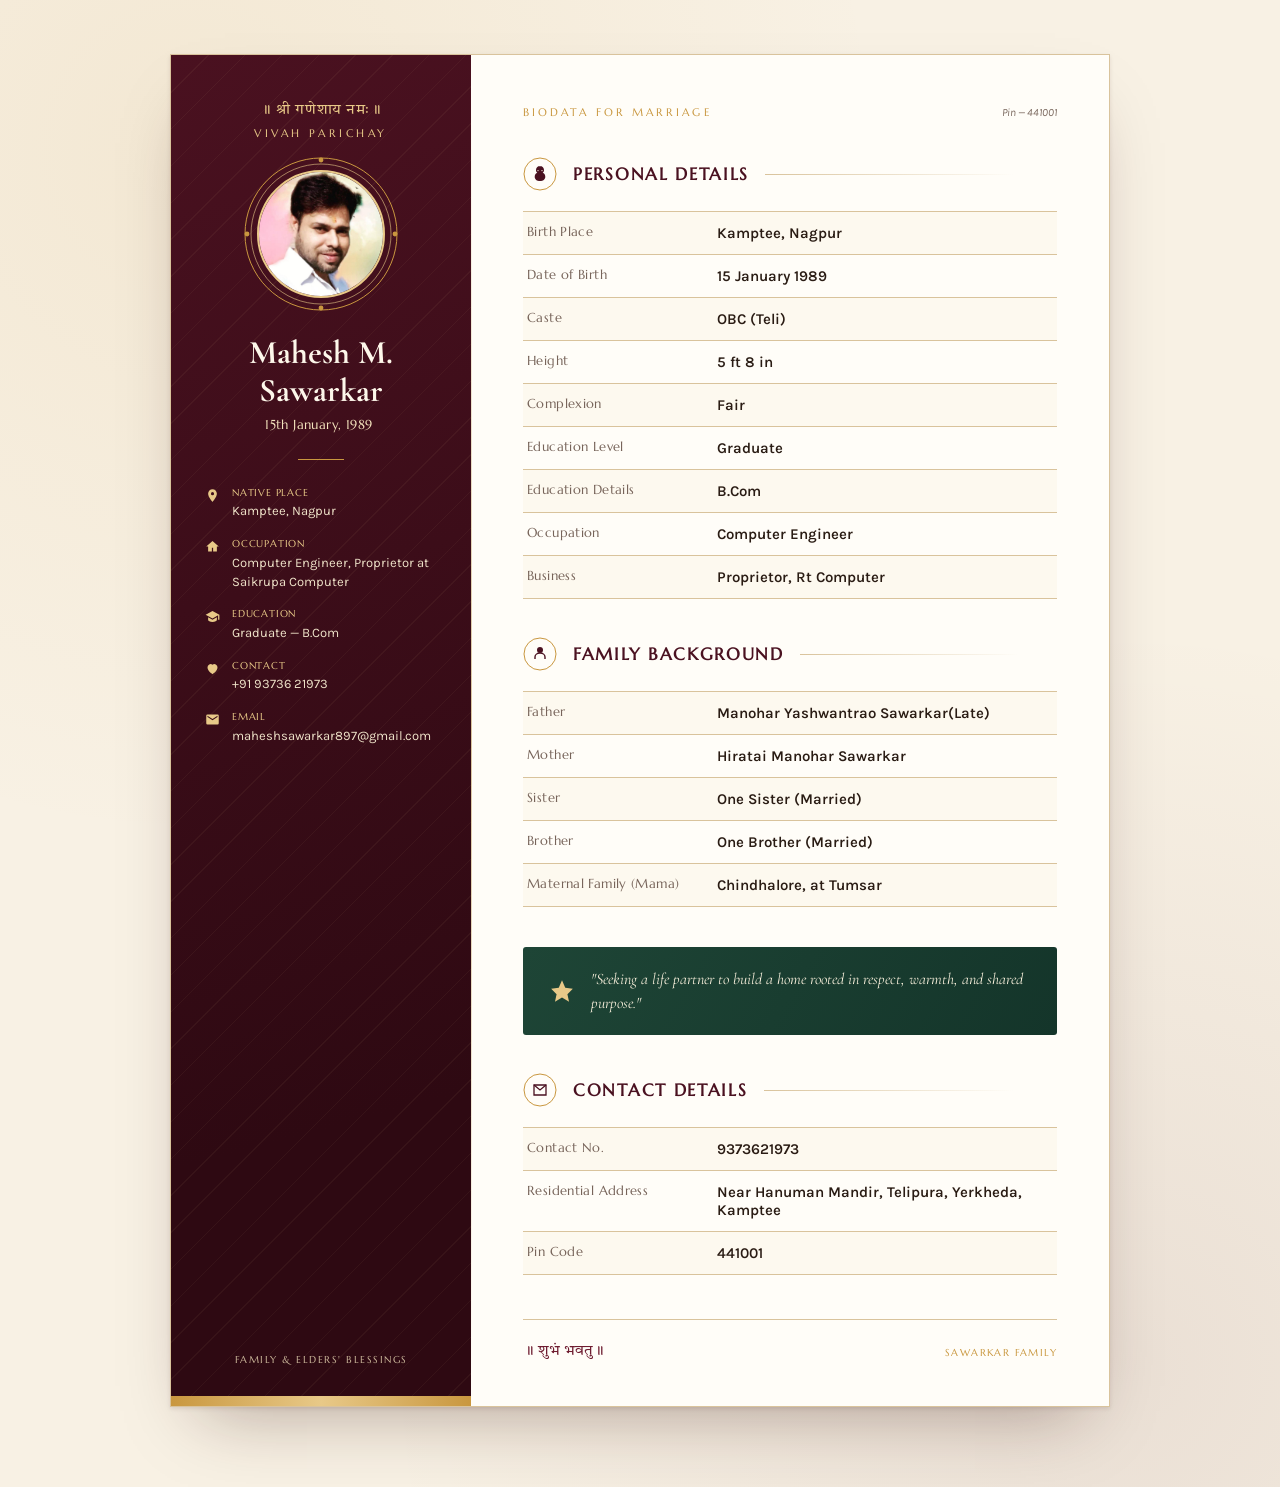
==== commit 3d778fed: "Fix spacing in name header" ====
--- a/index.html
+++ b/index.html
@@ -354,7 +354,7 @@
       </div>
     </div>
 
-    <h1>Mahesh M.Sawarkar</h1>
+    <h1>Mahesh M. Sawarkar</h1>
     <div class="dob">15th January, 1989&nbsp;</div>
 
     <div class="side-divider"></div>
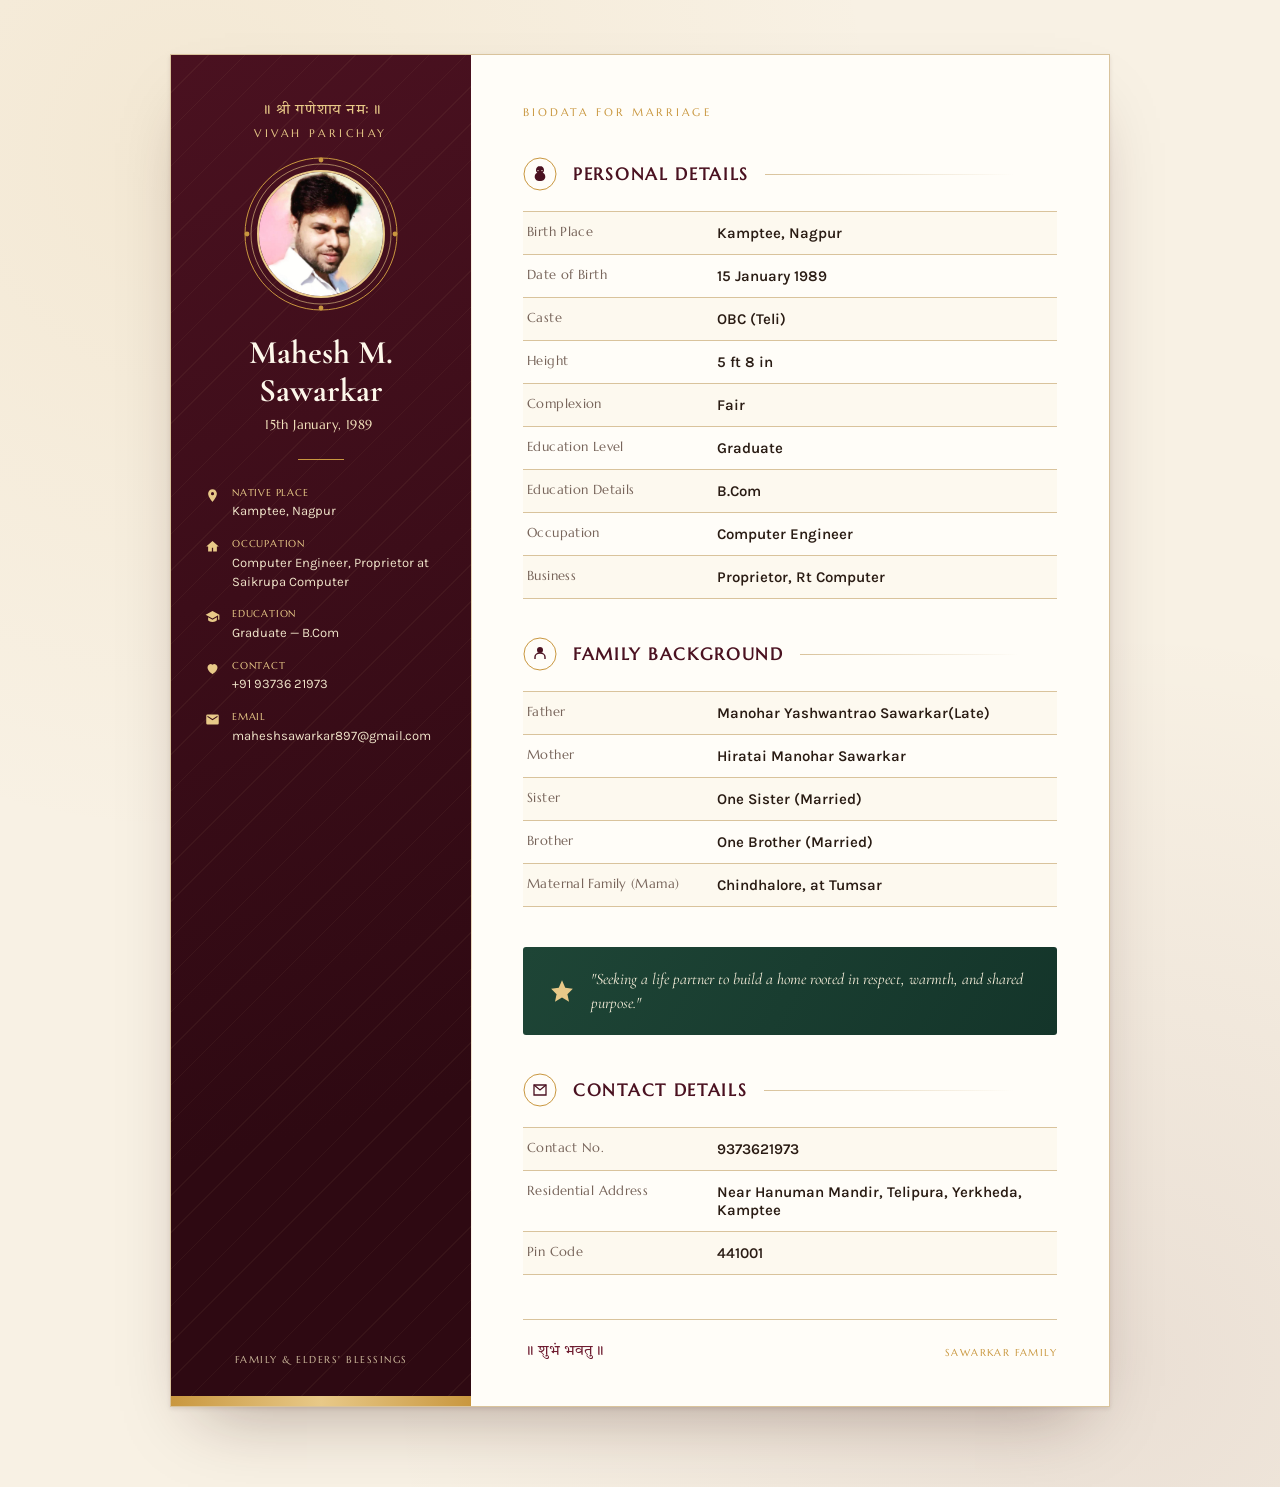
==== commit 54212c81: "Update biodata HTML formatting, indentation, and structure" ====
--- a/index.html
+++ b/index.html
@@ -1,457 +1,631 @@
 <!DOCTYPE html>
 <html lang="en">
+
 <head>
-<meta charset="UTF-8">
-<meta name="viewport" content="width=device-width, initial-scale=1.0">
-<title>Mahesh M. Sawarkar — Biodata</title>
-<style>
-  @import url('https://fonts.googleapis.com/css2?family=Cormorant+Garamond:ital,wght@0,500;0,600;0,700;1,500;1,600&family=Marcellus&family=Karla:wght@400;500;600;700&family=Tiro+Devanagari+Hindi&display=swap');
-
-  :root{
-    --maroon: #4a1120;
-    --maroon-deep: #2e0912;
-    --maroon-soft: #6e1c30;
-    --gold: #c9973f;
-    --gold-light: #e8c988;
-    --gold-pale: #f3e3bd;
-    --ivory: #f8f1e4;
-    --ivory-2: #efe3c9;
-    --ink: #2a1c14;
-    --ink-soft: #77645a;
-    --line: #d9c39c;
-    --emerald: #1e4536;
-  }
-
-  *{ box-sizing:border-box; }
-  html,body{ margin:0; }
-
-  body{
-    background: var(--ivory);
-    background-image:
-      radial-gradient(circle at 15% 10%, rgba(201,151,63,0.10) 0, transparent 40%),
-      radial-gradient(circle at 88% 92%, rgba(74,17,32,0.08) 0, transparent 42%);
-    font-family:'Karla', sans-serif;
-    color: var(--ink);
-    padding: 54px 20px 80px;
-  }
-
-  .sheet{
-    max-width: 940px;
-    margin: 0 auto;
-    display:grid;
-    grid-template-columns: 300px 1fr;
-    background:#fffdf8;
-    box-shadow: 0 2px 4px rgba(50,15,10,0.10), 0 34px 70px -30px rgba(50,15,10,0.35);
-    position:relative;
-    border: 1px solid var(--line);
-  }
-
-  /* ===== SIDEBAR ===== */
-  .sidebar{
-    position:relative;
-    background: linear-gradient(165deg, var(--maroon) 0%, var(--maroon-deep) 78%);
-    color: var(--ivory);
-    padding: 46px 34px 40px;
-    overflow:hidden;
-    display:flex;
-    flex-direction:column;
-    align-items:center;
-    text-align:center;
-  }
-
-  .sidebar::before{
-    content:"";
-    position:absolute; inset:0;
-    background-image: repeating-linear-gradient(135deg, rgba(232,201,136,0.05) 0px, rgba(232,201,136,0.05) 1px, transparent 1px, transparent 26px);
-    pointer-events:none;
-  }
-
-  .sidebar::after{
-    content:"";
-    position:absolute;
-    left:0; right:0; bottom:0;
-    height: 10px;
-    background: linear-gradient(to right, var(--gold), var(--gold-light), var(--gold));
-  }
-
-  .medallion{
-    position:relative;
-    width: 156px; height:156px;
-    margin-bottom: 22px;
-    z-index:1;
-  }
-  .medallion svg{ position:absolute; inset:0; width:100%; height:100%; }
-  .medallion .frame{ animation:none; }
-  .photo-disc{
-    position:absolute;
-    inset: 14px;
-    border-radius:50%;
-    background: var(--ivory-2);
-    border: 2px solid var(--gold-light);
-    display:flex; align-items:center; justify-content:center;
-    overflow:hidden;
-  }
-  .photo-disc svg{ width:56%; height:56%; fill: var(--maroon); opacity:0.4; position:static; }
-  .photo-disc img{
-    width:100%;
-    height:100%;
-    object-fit:cover;
-    display:block;
-  }
-
-  .kicker-dev{
-    font-family:'Tiro Devanagari Hindi', serif;
-    font-size: 15px;
-    color: var(--gold-light);
-    letter-spacing: 0.04em;
-    margin-bottom: 6px;
-    z-index:1;
-  }
-
-  .kicker{
-    font-family:'Marcellus', serif;
-    font-size: 10.5px;
-    letter-spacing: 0.34em;
-    text-transform:uppercase;
-    color: var(--gold-light);
-    margin-bottom: 16px;
-    z-index:1;
-  }
-
-  .sidebar h1{
-    font-family:'Cormorant Garamond', serif;
-    font-weight:700;
-    font-size: 33px;
-    line-height:1.15;
-    margin: 0 0 6px;
-    color: #fdf7ea;
-    z-index:1;
-  }
-
-  .sidebar .dob{
-    font-family:'Marcellus', serif;
-    font-size: 13px;
-    color: var(--gold-pale);
-    letter-spacing:0.03em;
-    margin-bottom: 26px;
-    z-index:1;
-  }
-
-  .side-divider{
-    width: 46px; height:1px;
-    background: var(--gold);
-    margin-bottom: 26px;
-    z-index:1;
-  }
-
-  .quickfacts{
-    width:100%;
-    display:flex;
-    flex-direction:column;
-    gap: 16px;
-    text-align:left;
-    z-index:1;
-  }
-  .qf-item{
-    display:flex;
-    align-items:flex-start;
-    gap: 12px;
-  }
-  .qf-item svg{
-    width:15px; height:15px;
-    fill: var(--gold-light);
-    flex-shrink:0;
-    margin-top:2px;
-  }
-  .qf-item .qf-text{
-    font-size: 13px;
-    line-height:1.45;
-    color: var(--ivory-2);
-  }
-  .qf-item .qf-text b{
-    display:block;
-    font-family:'Marcellus', serif;
-    font-size: 10px;
-    letter-spacing:0.08em;
-    text-transform:uppercase;
-    color: var(--gold-light);
-    margin-bottom: 2px;
-    font-weight:400;
-  }
-
-  .side-foot{
-    margin-top: auto;
-    padding-top: 30px;
-    font-family:'Marcellus', serif;
-    font-size: 10px;
-    letter-spacing:0.15em;
-    color: var(--gold-pale);
-    text-transform:uppercase;
-    opacity:0.8;
-    z-index:1;
-  }
-
-  /* ===== MAIN CONTENT ===== */
-  .content{
-    padding: 50px 52px 44px;
-    position:relative;
-  }
-
-  .content::before{
-    content:"";
-    position:absolute; top:36px; bottom:36px; left:0;
-    width:1px;
-    background: linear-gradient(to bottom, transparent, var(--line), transparent);
-  }
-
-  .top-strip{
-    display:flex;
-    justify-content:space-between;
-    align-items:baseline;
-    margin-bottom: 6px;
-  }
-  .top-strip .eyebrow{
-    font-family:'Marcellus', serif;
-    font-size: 11px;
-    letter-spacing:0.28em;
-    text-transform:uppercase;
-    color: var(--gold);
-  }
-  .top-strip .ref{
-    font-size: 11px;
-    color: var(--ink-soft);
-    font-style:italic;
-  }
-
-  .section{ margin-top: 38px; }
-  .section:first-of-type{ margin-top: 18px; }
-
-  .section-title{
-    display:flex;
-    align-items:center;
-    gap: 16px;
-    margin-bottom: 20px;
-  }
-  .section-title .glyph{
-    width:34px; height:34px;
-    flex-shrink:0;
-  }
-  .section-title .glyph svg{ width:100%; height:100%; }
-  .section-title h2{
-    font-family:'Marcellus', serif;
-    font-size: 17px;
-    letter-spacing:0.1em;
-    text-transform: uppercase;
-    color: var(--maroon);
-    margin:0;
-    white-space:nowrap;
-  }
-  .section-title .rule{
-    flex:1;
-    height:1px;
-    background: linear-gradient(to right, var(--line), transparent 85%);
-  }
-
-  .ledger{
-    border-top: 1px solid var(--line);
-  }
-  .row{
-    display:grid;
-    grid-template-columns: 190px 1fr;
-    padding: 12px 4px;
-    border-bottom: 1px solid var(--line);
-  }
-  .row:nth-child(odd){ background: rgba(201,151,63,0.045); }
-  .row .label{
-    font-family:'Marcellus', serif;
-    font-size: 12.5px;
-    letter-spacing:0.03em;
-    color: var(--ink-soft);
-  }
-  .row .value{
-    font-size: 15px;
-    color: var(--ink);
-    font-weight: 600;
-  }
-
-  .highlight-band{
-    margin-top: 40px;
-    background: linear-gradient(120deg, var(--emerald), #14352a);
-    border-radius: 3px;
-    padding: 20px 26px;
-    display:flex;
-    align-items:center;
-    gap: 16px;
-    color: var(--gold-pale);
-  }
-  .highlight-band svg{ width:26px; height:26px; fill:var(--gold-light); flex-shrink:0; }
-  .highlight-band .htext{
-    font-family:'Cormorant Garamond', serif;
-    font-style: italic;
-    font-size: 16px;
-    line-height:1.5;
-    color: #f3ecd8;
-  }
-
-  .content-footer{
-    margin-top: 44px;
-    padding-top: 22px;
-    border-top: 1px solid var(--line);
-    display:flex;
-    justify-content:space-between;
-    align-items:center;
-  }
-  .content-footer .om{
-    font-family:'Tiro Devanagari Hindi', serif;
-    font-size: 15px;
-    color: var(--maroon-soft);
-  }
-  .content-footer .stamp{
-    font-family:'Marcellus', serif;
-    font-size: 10px;
-    letter-spacing:0.14em;
-    text-transform:uppercase;
-    color: var(--gold);
-  }
-
-  @media (max-width: 760px){
-    .sheet{ grid-template-columns: 1fr; }
-    .content::before{ display:none; }
-    .content{ padding: 40px 26px 34px; }
-    .sidebar{ padding: 40px 26px 34px; }
-    .row{ grid-template-columns: 140px 1fr; }
-  }
-
-  @media print{
-    body{ padding:0; background:#fff; }
-    .sheet{ box-shadow:none; border:none; grid-template-columns: 260px 1fr; }
-  }
-</style>
+  <meta charset="UTF-8">
+  <meta name="viewport" content="width=device-width, initial-scale=1.0">
+  <title>Mahesh M. Sawarkar — Biodata</title>
+  <style>
+    @import url('https://fonts.googleapis.com/css2?family=Cormorant+Garamond:ital,wght@0,500;0,600;0,700;1,500;1,600&family=Marcellus&family=Karla:wght@400;500;600;700&family=Tiro+Devanagari+Hindi&display=swap');
+
+    :root {
+      --maroon: #4a1120;
+      --maroon-deep: #2e0912;
+      --maroon-soft: #6e1c30;
+      --gold: #c9973f;
+      --gold-light: #e8c988;
+      --gold-pale: #f3e3bd;
+      --ivory: #f8f1e4;
+      --ivory-2: #efe3c9;
+      --ink: #2a1c14;
+      --ink-soft: #77645a;
+      --line: #d9c39c;
+      --emerald: #1e4536;
+    }
+
+    * {
+      box-sizing: border-box;
+    }
+
+    html,
+    body {
+      margin: 0;
+    }
+
+    body {
+      background: var(--ivory);
+      background-image:
+        radial-gradient(circle at 15% 10%, rgba(201, 151, 63, 0.10) 0, transparent 40%),
+        radial-gradient(circle at 88% 92%, rgba(74, 17, 32, 0.08) 0, transparent 42%);
+      font-family: 'Karla', sans-serif;
+      color: var(--ink);
+      padding: 54px 20px 80px;
+    }
+
+    .sheet {
+      max-width: 940px;
+      margin: 0 auto;
+      display: grid;
+      grid-template-columns: 300px 1fr;
+      background: #fffdf8;
+      box-shadow: 0 2px 4px rgba(50, 15, 10, 0.10), 0 34px 70px -30px rgba(50, 15, 10, 0.35);
+      position: relative;
+      border: 1px solid var(--line);
+    }
+
+    /* ===== SIDEBAR ===== */
+    .sidebar {
+      position: relative;
+      background: linear-gradient(165deg, var(--maroon) 0%, var(--maroon-deep) 78%);
+      color: var(--ivory);
+      padding: 46px 34px 40px;
+      overflow: hidden;
+      display: flex;
+      flex-direction: column;
+      align-items: center;
+      text-align: center;
+    }
+
+    .sidebar::before {
+      content: "";
+      position: absolute;
+      inset: 0;
+      background-image: repeating-linear-gradient(135deg, rgba(232, 201, 136, 0.05) 0px, rgba(232, 201, 136, 0.05) 1px, transparent 1px, transparent 26px);
+      pointer-events: none;
+    }
+
+    .sidebar::after {
+      content: "";
+      position: absolute;
+      left: 0;
+      right: 0;
+      bottom: 0;
+      height: 10px;
+      background: linear-gradient(to right, var(--gold), var(--gold-light), var(--gold));
+    }
+
+    .medallion {
+      position: relative;
+      width: 156px;
+      height: 156px;
+      margin-bottom: 22px;
+      z-index: 1;
+    }
+
+    .medallion svg {
+      position: absolute;
+      inset: 0;
+      width: 100%;
+      height: 100%;
+    }
+
+    .medallion .frame {
+      animation: none;
+    }
+
+    .photo-disc {
+      position: absolute;
+      inset: 14px;
+      border-radius: 50%;
+      background: var(--ivory-2);
+      border: 2px solid var(--gold-light);
+      display: flex;
+      align-items: center;
+      justify-content: center;
+      overflow: hidden;
+    }
+
+    .photo-disc svg {
+      width: 56%;
+      height: 56%;
+      fill: var(--maroon);
+      opacity: 0.4;
+      position: static;
+    }
+
+    .photo-disc img {
+      width: 100%;
+      height: 100%;
+      object-fit: cover;
+      display: block;
+    }
+
+    .kicker-dev {
+      font-family: 'Tiro Devanagari Hindi', serif;
+      font-size: 15px;
+      color: var(--gold-light);
+      letter-spacing: 0.04em;
+      margin-bottom: 6px;
+      z-index: 1;
+    }
+
+    .kicker {
+      font-family: 'Marcellus', serif;
+      font-size: 10.5px;
+      letter-spacing: 0.34em;
+      text-transform: uppercase;
+      color: var(--gold-light);
+      margin-bottom: 16px;
+      z-index: 1;
+    }
+
+    .sidebar h1 {
+      font-family: 'Cormorant Garamond', serif;
+      font-weight: 700;
+      font-size: 33px;
+      line-height: 1.15;
+      margin: 0 0 6px;
+      color: #fdf7ea;
+      z-index: 1;
+    }
+
+    .sidebar .dob {
+      font-family: 'Marcellus', serif;
+      font-size: 13px;
+      color: var(--gold-pale);
+      letter-spacing: 0.03em;
+      margin-bottom: 26px;
+      z-index: 1;
+    }
+
+    .side-divider {
+      width: 46px;
+      height: 1px;
+      background: var(--gold);
+      margin-bottom: 26px;
+      z-index: 1;
+    }
+
+    .quickfacts {
+      width: 100%;
+      display: flex;
+      flex-direction: column;
+      gap: 16px;
+      text-align: left;
+      z-index: 1;
+    }
+
+    .qf-item {
+      display: flex;
+      align-items: flex-start;
+      gap: 12px;
+    }
+
+    .qf-item svg {
+      width: 15px;
+      height: 15px;
+      fill: var(--gold-light);
+      flex-shrink: 0;
+      margin-top: 2px;
+    }
+
+    .qf-item .qf-text {
+      font-size: 13px;
+      line-height: 1.45;
+      color: var(--ivory-2);
+    }
+
+    .qf-item .qf-text b {
+      display: block;
+      font-family: 'Marcellus', serif;
+      font-size: 10px;
+      letter-spacing: 0.08em;
+      text-transform: uppercase;
+      color: var(--gold-light);
+      margin-bottom: 2px;
+      font-weight: 400;
+    }
+
+    .side-foot {
+      margin-top: auto;
+      padding-top: 30px;
+      font-family: 'Marcellus', serif;
+      font-size: 10px;
+      letter-spacing: 0.15em;
+      color: var(--gold-pale);
+      text-transform: uppercase;
+      opacity: 0.8;
+      z-index: 1;
+    }
+
+    /* ===== MAIN CONTENT ===== */
+    .content {
+      padding: 50px 52px 44px;
+      position: relative;
+    }
+
+    .content::before {
+      content: "";
+      position: absolute;
+      top: 36px;
+      bottom: 36px;
+      left: 0;
+      width: 1px;
+      background: linear-gradient(to bottom, transparent, var(--line), transparent);
+    }
+
+    .top-strip {
+      display: flex;
+      justify-content: space-between;
+      align-items: baseline;
+      margin-bottom: 6px;
+    }
+
+    .top-strip .eyebrow {
+      font-family: 'Marcellus', serif;
+      font-size: 11px;
+      letter-spacing: 0.28em;
+      text-transform: uppercase;
+      color: var(--gold);
+    }
+
+    .top-strip .ref {
+      font-size: 11px;
+      color: var(--ink-soft);
+      font-style: italic;
+    }
+
+    .section {
+      margin-top: 38px;
+    }
+
+    .section:first-of-type {
+      margin-top: 18px;
+    }
+
+    .section-title {
+      display: flex;
+      align-items: center;
+      gap: 16px;
+      margin-bottom: 20px;
+    }
+
+    .section-title .glyph {
+      width: 34px;
+      height: 34px;
+      flex-shrink: 0;
+    }
+
+    .section-title .glyph svg {
+      width: 100%;
+      height: 100%;
+    }
+
+    .section-title h2 {
+      font-family: 'Marcellus', serif;
+      font-size: 17px;
+      letter-spacing: 0.1em;
+      text-transform: uppercase;
+      color: var(--maroon);
+      margin: 0;
+      white-space: nowrap;
+    }
+
+    .section-title .rule {
+      flex: 1;
+      height: 1px;
+      background: linear-gradient(to right, var(--line), transparent 85%);
+    }
+
+    .ledger {
+      border-top: 1px solid var(--line);
+    }
+
+    .row {
+      display: grid;
+      grid-template-columns: 190px 1fr;
+      padding: 12px 4px;
+      border-bottom: 1px solid var(--line);
+    }
+
+    .row:nth-child(odd) {
+      background: rgba(201, 151, 63, 0.045);
+    }
+
+    .row .label {
+      font-family: 'Marcellus', serif;
+      font-size: 12.5px;
+      letter-spacing: 0.03em;
+      color: var(--ink-soft);
+    }
+
+    .row .value {
+      font-size: 15px;
+      color: var(--ink);
+      font-weight: 600;
+    }
+
+    .highlight-band {
+      margin-top: 40px;
+      background: linear-gradient(120deg, var(--emerald), #14352a);
+      border-radius: 3px;
+      padding: 20px 26px;
+      display: flex;
+      align-items: center;
+      gap: 16px;
+      color: var(--gold-pale);
+    }
+
+    .highlight-band svg {
+      width: 26px;
+      height: 26px;
+      fill: var(--gold-light);
+      flex-shrink: 0;
+    }
+
+    .highlight-band .htext {
+      font-family: 'Cormorant Garamond', serif;
+      font-style: italic;
+      font-size: 16px;
+      line-height: 1.5;
+      color: #f3ecd8;
+    }
+
+    .content-footer {
+      margin-top: 44px;
+      padding-top: 22px;
+      border-top: 1px solid var(--line);
+      display: flex;
+      justify-content: space-between;
+      align-items: center;
+    }
+
+    .content-footer .om {
+      font-family: 'Tiro Devanagari Hindi', serif;
+      font-size: 15px;
+      color: var(--maroon-soft);
+    }
+
+    .content-footer .stamp {
+      font-family: 'Marcellus', serif;
+      font-size: 10px;
+      letter-spacing: 0.14em;
+      text-transform: uppercase;
+      color: var(--gold);
+    }
+
+    @media (max-width: 760px) {
+      .sheet {
+        grid-template-columns: 1fr;
+      }
+
+      .content::before {
+        display: none;
+      }
+
+      .content {
+        padding: 40px 26px 34px;
+      }
+
+      .sidebar {
+        padding: 40px 26px 34px;
+      }
+
+      .row {
+        grid-template-columns: 140px 1fr;
+      }
+    }
+
+    @media print {
+      body {
+        padding: 0;
+        background: #fff;
+      }
+
+      .sheet {
+        box-shadow: none;
+        border: none;
+        grid-template-columns: 260px 1fr;
+      }
+    }
+  </style>
 </head>
+
 <body>
 
-<div class="sheet">
-
-  <!-- ============ SIDEBAR ============ -->
-  <aside class="sidebar">
-
-    <div class="kicker-dev">॥ श्री गणेशाय नमः ॥</div>
-    <div class="kicker">Vivah Parichay</div>
-
-    <div class="medallion">
-      <svg viewBox="0 0 156 156">
-        <circle cx="78" cy="78" r="76" fill="none" stroke="#c9973f" stroke-width="1"/>
-        <circle cx="78" cy="78" r="70" fill="none" stroke="#e8c988" stroke-width="0.6"/>
-        <g fill="none" stroke="#c9973f" stroke-width="0.6">
-          <circle cx="78" cy="4" r="2.4" fill="#c9973f" stroke="none"/>
-          <circle cx="78" cy="152" r="2.4" fill="#c9973f" stroke="none"/>
-          <circle cx="4" cy="78" r="2.4" fill="#c9973f" stroke="none"/>
-          <circle cx="152" cy="78" r="2.4" fill="#c9973f" stroke="none"/>
-        </g>
-      </svg>
-      <div class="photo-disc">
-        <img src="image.jpeg" alt="Mahesh M. Sawarkar">
-      </div>
+  <div class="sheet">
+
+    <!-- ============ SIDEBAR ============ -->
+    <aside class="sidebar">
+
+      <div class="kicker-dev">॥ श्री गणेशाय नमः ॥</div>
+      <div class="kicker">Vivah Parichay</div>
+
+      <div class="medallion">
+        <svg viewBox="0 0 156 156">
+          <circle cx="78" cy="78" r="76" fill="none" stroke="#c9973f" stroke-width="1" />
+          <circle cx="78" cy="78" r="70" fill="none" stroke="#e8c988" stroke-width="0.6" />
+          <g fill="none" stroke="#c9973f" stroke-width="0.6">
+            <circle cx="78" cy="4" r="2.4" fill="#c9973f" stroke="none" />
+            <circle cx="78" cy="152" r="2.4" fill="#c9973f" stroke="none" />
+            <circle cx="4" cy="78" r="2.4" fill="#c9973f" stroke="none" />
+            <circle cx="152" cy="78" r="2.4" fill="#c9973f" stroke="none" />
+          </g>
+        </svg>
+        <div class="photo-disc">
+          <img src="image.jpeg" alt="Mahesh M. Sawarkar">
+        </div>
+      </div>
+
+      <h1>Mahesh M. Sawarkar</h1>
+      <div class="dob">15th January, 1989&nbsp;</div>
+
+      <div class="side-divider"></div>
+      <div class="quickfacts">
+        <div class="qf-item">
+          <svg viewBox="0 0 24 24">
+            <path
+              d="M12 2C8.1 2 5 5.1 5 9c0 5.2 7 13 7 13s7-7.8 7-13c0-3.9-3.1-7-7-7zm0 9.5A2.5 2.5 0 1 1 12 6.5a2.5 2.5 0 0 1 0 5z" />
+          </svg>
+          <div class="qf-text"><b>Native Place</b>Kamptee, Nagpur</div>
+        </div>
+        <div class="qf-item">
+          <svg viewBox="0 0 24 24">
+            <path d="M12 3 2 12h3v8h6v-6h2v6h6v-8h3z" />
+          </svg>
+          <div class="qf-text"><b>Occupation</b>Computer Engineer, Proprietor at Saikrupa Computer</div>
+        </div>
+        <div class="qf-item">
+          <svg viewBox="0 0 24 24">
+            <path d="M12 3 1 9l11 6 9-4.9V17h2V9L12 3zM5 13.2V17c0 2 3 3.6 7 3.6s7-1.6 7-3.6v-3.8l-7 3.8-7-3.8z" />
+          </svg>
+          <div class="qf-text"><b>Education</b>Graduate — B.Com</div>
+        </div>
+        <div class="qf-item">
+          <svg viewBox="0 0 24 24">
+            <path d="M12 21s-8-4.6-8-11a5 5 0 0 1 8-4 5 5 0 0 1 8 4c0 6.4-8 11-8 11z" />
+          </svg>
+          <div class="qf-text"><b>Contact</b>+91 93736 21973</div>
+        </div>
+        <div class="qf-item">
+          <svg viewBox="0 0 24 24">
+            <path
+              d="M20 4H4a2 2 0 0 0-2 2v12a2 2 0 0 0 2 2h16a2 2 0 0 0 2-2V6a2 2 0 0 0-2-2zm0 4-8 5-8-5V6l8 5 8-5v2z" />
+          </svg>
+          <div class="qf-text"><b>Email</b>maheshsawarkar897@gmail.com</div>
+        </div>
+      </div>
+
+      <div class="side-foot">Family &amp; Elders' Blessings</div>
+    </aside>
+
+    <!-- ============ CONTENT ============ -->
+    <div class="content">
+
+      <div class="top-strip">
+        <span class="eyebrow">Biodata for Marriage</span>
+        <span class="ref"></span>
+      </div>
+
+      <div class="section">
+        <div class="section-title">
+          <span class="glyph"><svg viewBox="0 0 34 34">
+              <circle cx="17" cy="17" r="16" fill="none" stroke="#c9973f" stroke-width="1" />
+              <path
+                d="M17 9c-2.5 0-4 1.8-4 4 0 1.3.5 2.2 1.3 2.8-1.3.5-2.6 1.8-2.6 4 0 2.6 2.3 4.3 5.3 4.3s5.3-1.7 5.3-4.3c0-2.2-1.3-3.5-2.6-4 .8-.6 1.3-1.5 1.3-2.8 0-2.2-1.5-4-4-4z"
+                fill="#4a1120" />
+              <circle cx="15" cy="13.6" r="0.7" fill="#f8f1e4" />
+              <circle cx="19" cy="13.6" r="0.7" fill="#f8f1e4" />
+            </svg></span>
+          <h2>Personal Details</h2>
+          <span class="rule"></span>
+        </div>
+        <div class="ledger">
+          <div class="row">
+            <div class="label">Birth Place</div>
+            <div class="value">Kamptee, Nagpur</div>
+          </div>
+          <div class="row">
+            <div class="label">Date of Birth</div>
+            <div class="value">15 January 1989</div>
+          </div>
+          <div class="row">
+            <div class="label">Caste</div>
+            <div class="value">OBC (Teli)</div>
+          </div>
+          <div class="row">
+            <div class="label">Height</div>
+            <div class="value">5 ft 8 in</div>
+          </div>
+          <div class="row">
+            <div class="label">Complexion</div>
+            <div class="value">Fair</div>
+          </div>
+          <div class="row">
+            <div class="label">Education Level</div>
+            <div class="value">Graduate</div>
+          </div>
+          <div class="row">
+            <div class="label">Education Details</div>
+            <div class="value">B.Com</div>
+          </div>
+          <div class="row">
+            <div class="label">Occupation</div>
+            <div class="value">Computer Engineer</div>
+          </div>
+          <div class="row">
+            <div class="label">Business</div>
+            <div class="value">Proprietor, Rt Computer</div>
+          </div>
+        </div>
+      </div>
+
+      <div class="section">
+        <div class="section-title">
+          <span class="glyph"><svg viewBox="0 0 34 34">
+              <circle cx="17" cy="17" r="16" fill="none" stroke="#c9973f" stroke-width="1" />
+              <path d="M12 22v-2c0-2.2 2.2-4 5-4s5 1.8 5 4v2" fill="none" stroke="#4a1120" stroke-width="1.4" />
+              <circle cx="17" cy="13" r="3" fill="#4a1120" />
+            </svg></span>
+          <h2>Family Background</h2>
+          <span class="rule"></span>
+        </div>
+        <div class="ledger">
+          <div class="row">
+            <div class="label">Father</div>
+            <div class="value">Manohar Yashwantrao Sawarkar(Late)</div>
+          </div>
+          <div class="row">
+            <div class="label">Mother</div>
+            <div class="value">Hiratai Manohar Sawarkar</div>
+          </div>
+          <div class="row">
+            <div class="label">Sister</div>
+            <div class="value">One Sister (Married)</div>
+          </div>
+          <div class="row">
+            <div class="label">Brother</div>
+            <div class="value">One Brother (Married)</div>
+          </div>
+          <div class="row">
+            <div class="label">Maternal Family (Mama)</div>
+            <div class="value">Chindhalore, at Tumsar</div>
+          </div>
+        </div>
+      </div>
+
+      <div class="highlight-band">
+        <svg viewBox="0 0 24 24">
+          <path d="M12 2 9 9l-7 1 5 5-1.5 7L12 18l6.5 4L17 15l5-5-7-1z" />
+        </svg>
+        <div class="htext">"Seeking a life partner to build a home rooted in respect, warmth, and shared purpose."</div>
+      </div>
+
+      <div class="section">
+        <div class="section-title">
+          <span class="glyph"><svg viewBox="0 0 34 34">
+              <circle cx="17" cy="17" r="16" fill="none" stroke="#c9973f" stroke-width="1" />
+              <path d="M11 12h12v10H11z" fill="none" stroke="#4a1120" stroke-width="1.3" />
+              <path d="M11 12l6 5 6-5" fill="none" stroke="#4a1120" stroke-width="1.3" />
+            </svg></span>
+          <h2>Contact Details</h2>
+          <span class="rule"></span>
+        </div>
+        <div class="ledger">
+          <div class="row">
+            <div class="label">Contact No.</div>
+            <div class="value">9373621973</div>
+          </div>
+          <div class="row">
+            <div class="label">Residential Address</div>
+            <div class="value">Near Hanuman Mandir, Telipura, Yerkheda, Kamptee</div>
+          </div>
+          <div class="row">
+            <div class="label">Pin Code</div>
+            <div class="value">441001</div>
+          </div>
+        </div>
+      </div>
+
+      <div class="content-footer">
+        <span class="om">॥ शुभं भवतु ॥</span>
+        <span class="stamp">Sawarkar Family</span>
+      </div>
+
     </div>
 
-    <h1>Mahesh M. Sawarkar</h1>
-    <div class="dob">15th January, 1989&nbsp;</div>
-
-    <div class="side-divider"></div>
-    <div class="quickfacts">
-      <div class="qf-item">
-        <svg viewBox="0 0 24 24"><path d="M12 2C8.1 2 5 5.1 5 9c0 5.2 7 13 7 13s7-7.8 7-13c0-3.9-3.1-7-7-7zm0 9.5A2.5 2.5 0 1 1 12 6.5a2.5 2.5 0 0 1 0 5z"/></svg>
-        <div class="qf-text"><b>Native Place</b>Kamptee, Nagpur</div>
-      </div>
-      <div class="qf-item">
-        <svg viewBox="0 0 24 24"><path d="M12 3 2 12h3v8h6v-6h2v6h6v-8h3z"/></svg>
-        <div class="qf-text"><b>Occupation</b>Computer Engineer, Proprietor at Saikrupa Computer</div>
-      </div>
-      <div class="qf-item">
-        <svg viewBox="0 0 24 24"><path d="M12 3 1 9l11 6 9-4.9V17h2V9L12 3zM5 13.2V17c0 2 3 3.6 7 3.6s7-1.6 7-3.6v-3.8l-7 3.8-7-3.8z"/></svg>
-        <div class="qf-text"><b>Education</b>Graduate — B.Com</div>
-      </div>
-      <div class="qf-item">
-        <svg viewBox="0 0 24 24"><path d="M12 21s-8-4.6-8-11a5 5 0 0 1 8-4 5 5 0 0 1 8 4c0 6.4-8 11-8 11z"/></svg>
-        <div class="qf-text"><b>Contact</b>+91 93736 21973</div>
-      </div>
-      <div class="qf-item">
-        <svg viewBox="0 0 24 24"><path d="M20 4H4a2 2 0 0 0-2 2v12a2 2 0 0 0 2 2h16a2 2 0 0 0 2-2V6a2 2 0 0 0-2-2zm0 4-8 5-8-5V6l8 5 8-5v2z"/></svg>
-        <div class="qf-text"><b>Email</b>maheshsawarkar897@gmail.com</div>
-      </div>
-    </div>
-
-    <div class="side-foot">Family &amp; Elders' Blessings</div>
-  </aside>
-
-  <!-- ============ CONTENT ============ -->
-  <div class="content">
-
-    <div class="top-strip">
-      <span class="eyebrow">Biodata for Marriage</span>
-      <span class="ref">Pin — 441001</span>
-    </div>
-
-    <div class="section">
-      <div class="section-title">
-        <span class="glyph"><svg viewBox="0 0 34 34"><circle cx="17" cy="17" r="16" fill="none" stroke="#c9973f" stroke-width="1"/><path d="M17 9c-2.5 0-4 1.8-4 4 0 1.3.5 2.2 1.3 2.8-1.3.5-2.6 1.8-2.6 4 0 2.6 2.3 4.3 5.3 4.3s5.3-1.7 5.3-4.3c0-2.2-1.3-3.5-2.6-4 .8-.6 1.3-1.5 1.3-2.8 0-2.2-1.5-4-4-4z" fill="#4a1120"/><circle cx="15" cy="13.6" r="0.7" fill="#f8f1e4"/><circle cx="19" cy="13.6" r="0.7" fill="#f8f1e4"/></svg></span>
-        <h2>Personal Details</h2>
-        <span class="rule"></span>
-      </div>
-      <div class="ledger">
-        <div class="row"><div class="label">Birth Place</div><div class="value">Kamptee, Nagpur</div></div>
-        <div class="row"><div class="label">Date of Birth</div><div class="value">15 January 1989</div></div>
-        <div class="row"><div class="label">Caste</div><div class="value">OBC (Teli)</div></div>
-        <div class="row"><div class="label">Height</div><div class="value">5 ft 8 in</div></div>
-        <div class="row"><div class="label">Complexion</div><div class="value">Fair</div></div>
-        <div class="row"><div class="label">Education Level</div><div class="value">Graduate</div></div>
-        <div class="row"><div class="label">Education Details</div><div class="value">B.Com</div></div>
-        <div class="row"><div class="label">Occupation</div><div class="value">Computer Engineer</div></div>
-        <div class="row"><div class="label">Business</div><div class="value">Proprietor, Rt Computer</div></div>
-      </div>
-    </div>
-
-    <div class="section">
-      <div class="section-title">
-        <span class="glyph"><svg viewBox="0 0 34 34"><circle cx="17" cy="17" r="16" fill="none" stroke="#c9973f" stroke-width="1"/><path d="M12 22v-2c0-2.2 2.2-4 5-4s5 1.8 5 4v2" fill="none" stroke="#4a1120" stroke-width="1.4"/><circle cx="17" cy="13" r="3" fill="#4a1120"/></svg></span>
-        <h2>Family Background</h2>
-        <span class="rule"></span>
-      </div>
-      <div class="ledger">
-        <div class="row"><div class="label">Father</div><div class="value">Manohar Yashwantrao Sawarkar(Late)</div></div>
-        <div class="row"><div class="label">Mother</div><div class="value">Hiratai Manohar Sawarkar</div></div>
-        <div class="row"><div class="label">Sister</div><div class="value">One Sister (Married)</div></div>
-        <div class="row"><div class="label">Brother</div><div class="value">One Brother (Married)</div></div>
-        <div class="row"><div class="label">Maternal Family (Mama)</div><div class="value">Chindhalore, at Tumsar</div></div>
-      </div>
-    </div>
-
-    <div class="highlight-band">
-      <svg viewBox="0 0 24 24"><path d="M12 2 9 9l-7 1 5 5-1.5 7L12 18l6.5 4L17 15l5-5-7-1z"/></svg>
-      <div class="htext">"Seeking a life partner to build a home rooted in respect, warmth, and shared purpose."</div>
-    </div>
-
-    <div class="section">
-      <div class="section-title">
-        <span class="glyph"><svg viewBox="0 0 34 34"><circle cx="17" cy="17" r="16" fill="none" stroke="#c9973f" stroke-width="1"/><path d="M11 12h12v10H11z" fill="none" stroke="#4a1120" stroke-width="1.3"/><path d="M11 12l6 5 6-5" fill="none" stroke="#4a1120" stroke-width="1.3"/></svg></span>
-        <h2>Contact Details</h2>
-        <span class="rule"></span>
-      </div>
-      <div class="ledger">
-        <div class="row"><div class="label">Contact No.</div><div class="value">9373621973</div></div>
-        <div class="row"><div class="label">Residential Address</div><div class="value">Near Hanuman Mandir, Telipura, Yerkheda, Kamptee</div></div>
-        <div class="row"><div class="label">Pin Code</div><div class="value">441001</div></div>
-      </div>
-    </div>
-
-    <div class="content-footer">
-      <span class="om">॥ शुभं भवतु ॥</span>
-      <span class="stamp">Sawarkar Family</span>
-    </div>
-
   </div>
 
-</div>
-
 </body>
-</html>
+
+</html>
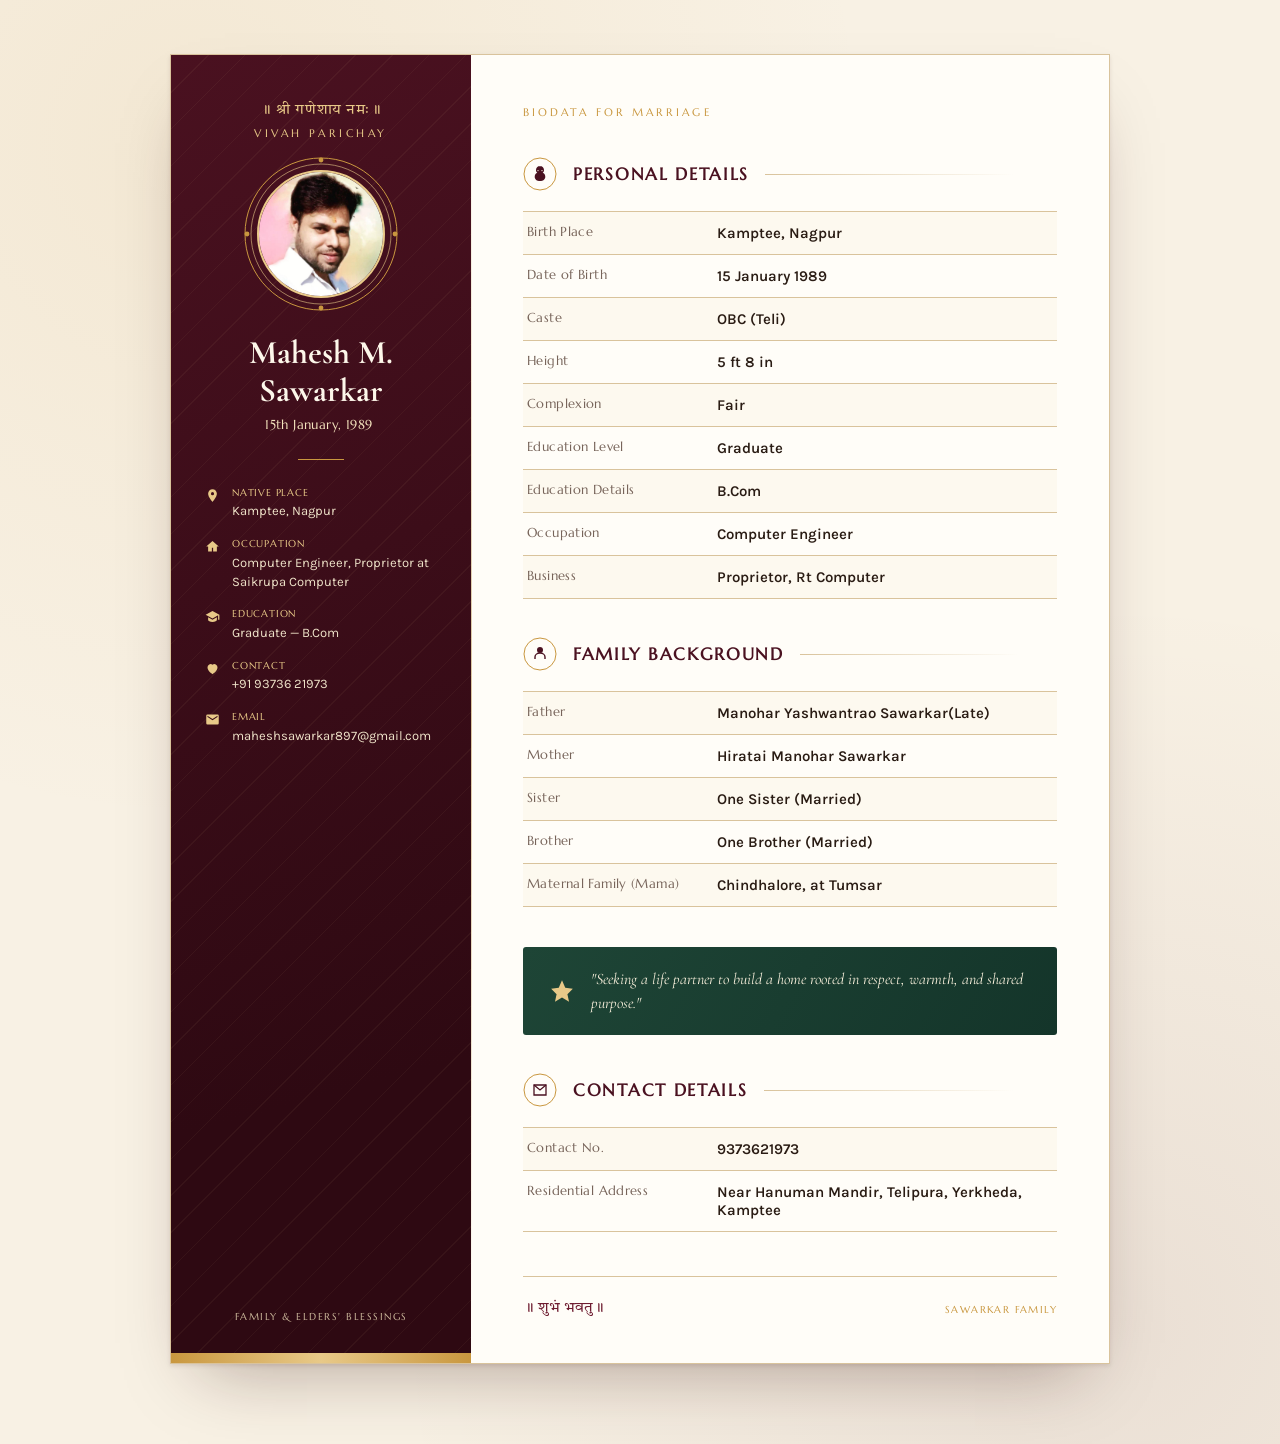
==== commit 94a6f5c3: "Hide top pin reference and bottom pin code row" ====
--- a/index.html
+++ b/index.html
@@ -494,7 +494,6 @@
 
       <div class="top-strip">
         <span class="eyebrow">Biodata for Marriage</span>
-        <span class="ref"></span>
       </div>
 
       <div class="section">
@@ -610,10 +609,7 @@
             <div class="label">Residential Address</div>
             <div class="value">Near Hanuman Mandir, Telipura, Yerkheda, Kamptee</div>
           </div>
-          <div class="row">
-            <div class="label">Pin Code</div>
-            <div class="value">441001</div>
-          </div>
+
         </div>
       </div>
 
